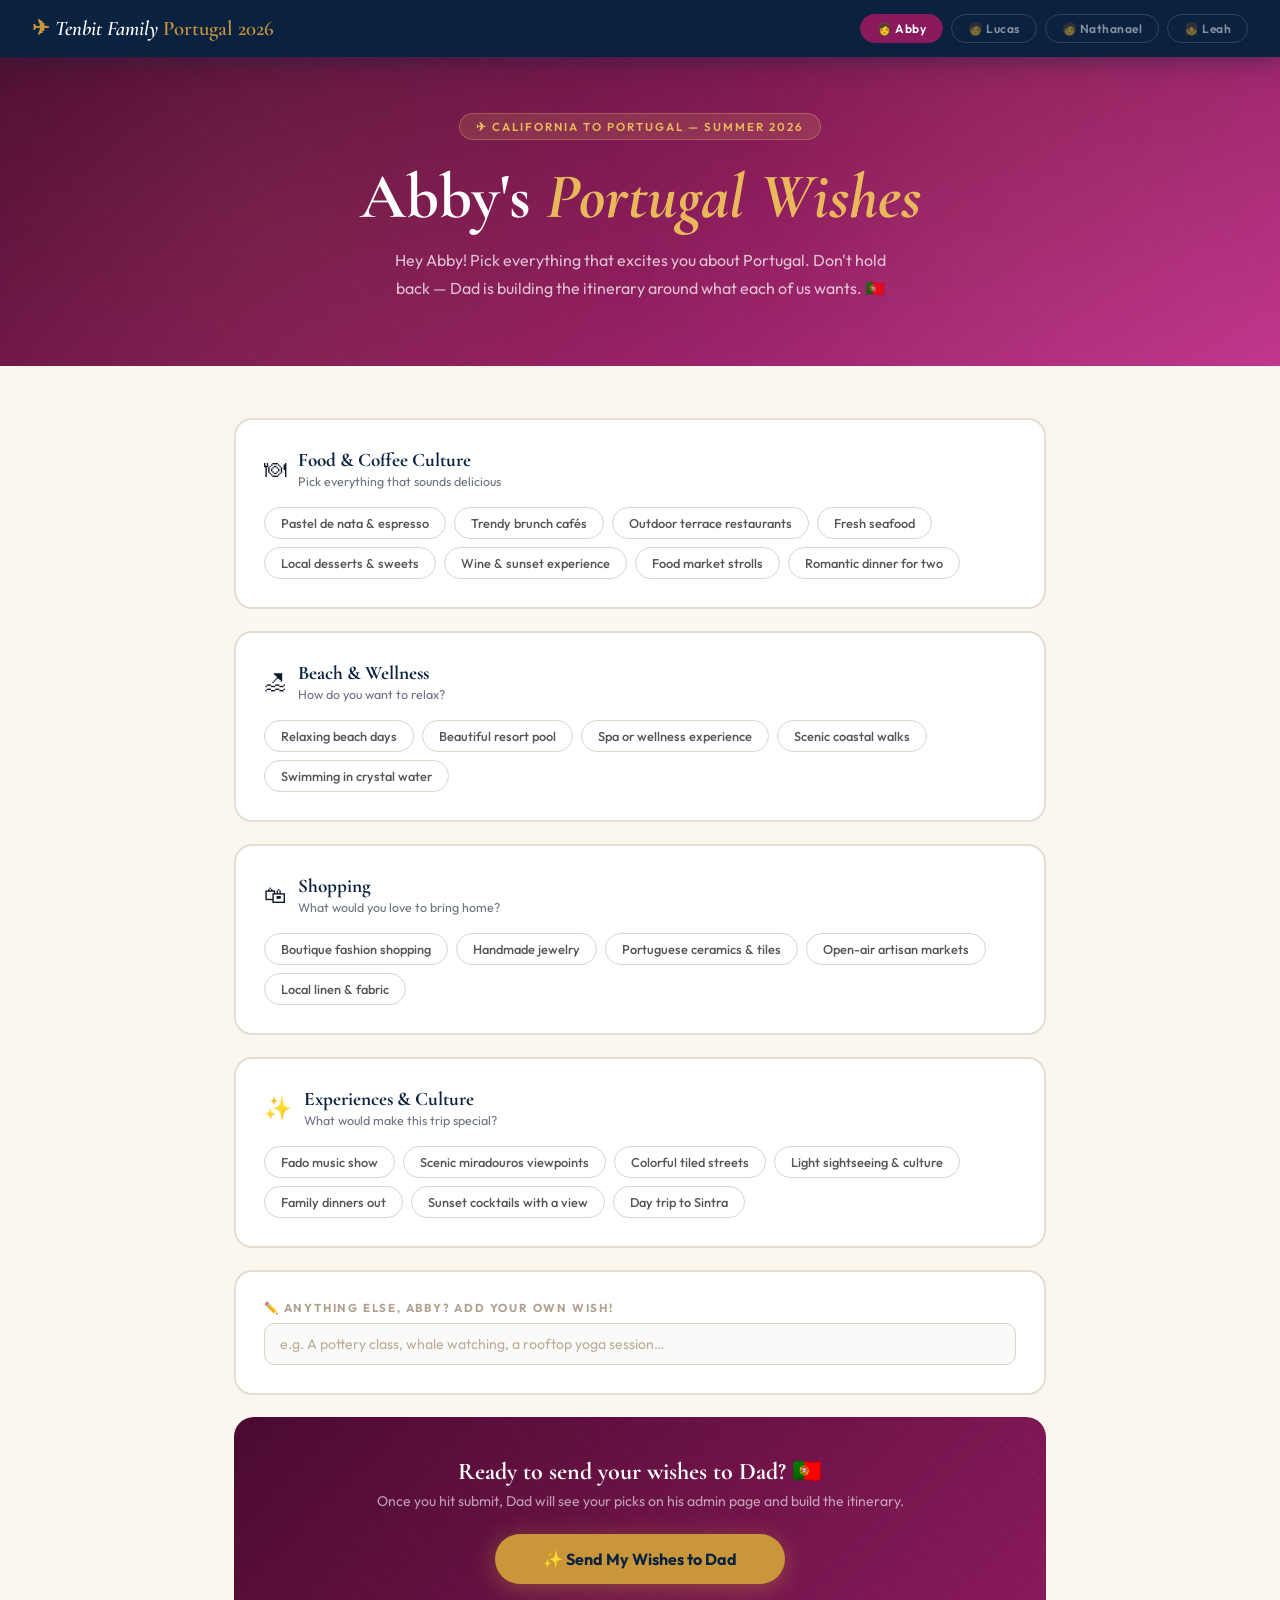
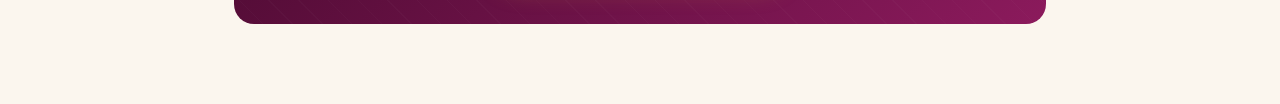
==== abby.html @ 10695927 "Add files via upload" ====
<!DOCTYPE html>
<html lang="en">
<head>
<meta charset="UTF-8">
<meta name="viewport" content="width=device-width, initial-scale=1.0">
<title>Abby's Portugal Wishes 🇵🇹</title>
<link href="https://fonts.googleapis.com/css2?family=Cormorant+Garamond:ital,wght@0,400;0,600;0,700;1,400;1,600&family=Outfit:wght@300;400;500;600;700&display=swap" rel="stylesheet">
<style>
* { margin:0; padding:0; box-sizing:border-box; }
:root {
  --navy:#0A2240; --blue:#1A4F8A; --gold:#C9963A; --gold-light:#E8B85A;
  --terracotta:#C05A2A; --cream:#FBF6EE; --sage:#6B9E78;
  --dark:#111827; --muted:#6B7280; --border:#E5DDD0;
  --abby:#8B1A5C; --abby-light:#C0358E;
}
body { font-family:'Outfit',sans-serif; background:var(--cream); color:var(--dark); min-height:100vh; }

nav {
  background:var(--navy); padding:14px 32px;
  display:flex; justify-content:space-between; align-items:center;
  position:sticky; top:0; z-index:200;
  box-shadow:0 2px 24px rgba(10,34,64,0.5);
}
.nav-logo { font-family:'Cormorant Garamond',serif; color:var(--gold); font-size:1.3rem; font-weight:600; }
.nav-logo span { color:white; font-style:italic; }
.nav-family { display:flex; gap:8px; }
.nav-pill { padding:6px 16px; border-radius:100px; font-size:0.75rem; font-weight:600; letter-spacing:0.5px; text-decoration:none; border:1.5px solid rgba(255,255,255,0.15); color:rgba(255,255,255,0.5); transition:all 0.2s; }
.nav-pill:hover { border-color:var(--gold); color:var(--gold); }
.nav-pill.me { background:var(--abby); border-color:var(--abby); color:white; }

.hero {
  background:linear-gradient(150deg,#4a0a30 0%,#8B1A5C 55%,#C0358E 100%);
  padding:56px 32px 64px; text-align:center; position:relative; overflow:hidden;
}
.hero::before {
  content:''; position:absolute; inset:0; pointer-events:none;
  background-image:
    radial-gradient(circle at 20% 50%,rgba(232,184,90,0.08) 0%,transparent 50%),
    radial-gradient(circle at 80% 20%,rgba(232,184,90,0.06) 0%,transparent 40%),
    repeating-linear-gradient(45deg,transparent,transparent 30px,rgba(255,255,255,0.015) 30px,rgba(255,255,255,0.015) 31px);
}
.hero-eyebrow {
  display:inline-flex; align-items:center; gap:8px;
  background:rgba(232,184,90,0.15); border:1px solid rgba(232,184,90,0.3);
  color:#E8B85A; padding:5px 16px; border-radius:100px;
  font-size:0.72rem; font-weight:600; letter-spacing:2px; text-transform:uppercase;
  margin-bottom:22px; position:relative;
}
.hero h1 { font-family:'Cormorant Garamond',serif; font-size:clamp(2.4rem,5vw,4rem); font-weight:700; color:white; line-height:1.1; margin-bottom:14px; position:relative; }
.hero h1 em { color:#E8B85A; font-style:italic; }
.hero-sub { color:rgba(255,255,255,0.72); font-size:1rem; max-width:500px; margin:0 auto; line-height:1.75; position:relative; }

.form-wrap { max-width:860px; margin:0 auto; padding:52px 24px 80px; }

.cat-section { background:white; border-radius:18px; border:2px solid var(--border); padding:28px; margin-bottom:22px; transition:border-color 0.2s; }
.cat-section:hover { border-color:#ddd0f0; }
.cat-header { display:flex; align-items:center; gap:12px; margin-bottom:18px; }
.cat-icon { font-size:1.4rem; }
.cat-title { font-family:'Cormorant Garamond',serif; font-size:1.2rem; font-weight:700; color:var(--navy); }
.cat-hint { font-size:0.78rem; color:var(--muted); margin-top:2px; }
.chips { display:flex; flex-wrap:wrap; gap:8px; }
.chip { padding:7px 16px; border-radius:100px; font-size:0.8rem; font-weight:500; cursor:pointer; border:1.5px solid #DDD5C8; background:transparent; color:#555; transition:all 0.18s; user-select:none; font-family:'Outfit',sans-serif; }
.chip:hover { border-color:var(--abby); color:var(--abby); background:rgba(139,26,92,0.05); }
.chip.on { background:var(--abby); border-color:var(--abby); color:white; }

.freetext-section { margin-top:20px; padding-top:18px; border-top:1px dashed #EDE8E0; }
.freetext-section label { font-size:0.72rem; font-weight:700; text-transform:uppercase; letter-spacing:1.8px; color:#B0A090; display:block; margin-bottom:8px; }
.freetext-section input {
  width:100%; padding:11px 15px; border:1.5px solid #DDD5C8; border-radius:10px;
  font-family:'Outfit',sans-serif; font-size:0.88rem; color:var(--dark);
  background:#FAFAF8; outline:none; transition:border-color 0.2s;
}
.freetext-section input:focus { border-color:var(--abby); background:white; }
.freetext-section input::placeholder { color:#BBAC99; }

.submit-bar { background:linear-gradient(135deg,#4a0a30,#8B1A5C); border-radius:20px; padding:40px; text-align:center; position:relative; overflow:hidden; }
.submit-bar::before { content:''; position:absolute; inset:0; background:repeating-linear-gradient(45deg,transparent,transparent 20px,rgba(255,255,255,0.02) 20px,rgba(255,255,255,0.02) 21px); }
.submit-bar h3 { font-family:'Cormorant Garamond',serif; font-size:1.5rem; color:white; margin-bottom:6px; position:relative; }
.submit-bar p { color:rgba(255,255,255,0.6); font-size:0.88rem; margin-bottom:24px; position:relative; }
.btn-submit { position:relative; background:var(--gold); color:var(--navy); border:none; padding:15px 48px; border-radius:100px; font-size:1rem; font-weight:700; font-family:'Outfit',sans-serif; cursor:pointer; transition:all 0.22s; box-shadow:0 4px 24px rgba(201,150,58,0.4); }
.btn-submit:hover { background:var(--gold-light); transform:translateY(-2px); }
.btn-submit:disabled { opacity:0.5; cursor:not-allowed; transform:none; }

.success-box { background:#F0FFF4; border:2px solid #6B9E78; border-radius:16px; padding:32px; text-align:center; display:none; }
.success-box h3 { font-family:'Cormorant Garamond',serif; font-size:1.6rem; color:#1a5c2a; margin-bottom:8px; }
.success-box p { color:#2d6a3f; font-size:0.92rem; }
.error-box { background:#FFF5F5; border:1px solid #FECACA; border-radius:14px; padding:20px; color:#991B1B; text-align:center; font-size:0.88rem; display:none; margin-top:16px; }

@media(max-width:640px){
  nav{padding:12px 16px;}
  .hero{padding:40px 18px 50px;}
  .form-wrap{padding:32px 16px 60px;}
  .nav-family{display:none;}
}
</style>
</head>
<body>

<nav>
  <div class="nav-logo">✈ <span>Tenbit Family</span> Portugal 2026</div>
  <div class="nav-family">
    <a href="abby.html" class="nav-pill me">👩 Abby</a>
    <a href="lucas.html" class="nav-pill">🧑 Lucas</a>
    <a href="nathanael.html" class="nav-pill">🧑 Nathanael</a>
    <a href="leah.html" class="nav-pill">👧 Leah</a>
  </div>
</nav>

<div class="hero">
  <div class="hero-eyebrow">✈ California to Portugal — Summer 2026</div>
  <h1>Abby's <em>Portugal Wishes</em></h1>
  <p class="hero-sub">Hey Abby! Pick everything that excites you about Portugal. Don't hold back — Dad is building the itinerary around what each of us wants. 🇵🇹</p>
</div>

<div class="form-wrap">

  <div class="cat-section">
    <div class="cat-header">
      <div class="cat-icon">🍽</div>
      <div><div class="cat-title">Food & Coffee Culture</div><div class="cat-hint">Pick everything that sounds delicious</div></div>
    </div>
    <div class="chips">
      <span class="chip" onclick="tog(this)">Pastel de nata & espresso</span>
      <span class="chip" onclick="tog(this)">Trendy brunch cafés</span>
      <span class="chip" onclick="tog(this)">Outdoor terrace restaurants</span>
      <span class="chip" onclick="tog(this)">Fresh seafood</span>
      <span class="chip" onclick="tog(this)">Local desserts & sweets</span>
      <span class="chip" onclick="tog(this)">Wine & sunset experience</span>
      <span class="chip" onclick="tog(this)">Food market strolls</span>
      <span class="chip" onclick="tog(this)">Romantic dinner for two</span>
    </div>
  </div>

  <div class="cat-section">
    <div class="cat-header">
      <div class="cat-icon">🏖</div>
      <div><div class="cat-title">Beach & Wellness</div><div class="cat-hint">How do you want to relax?</div></div>
    </div>
    <div class="chips">
      <span class="chip" onclick="tog(this)">Relaxing beach days</span>
      <span class="chip" onclick="tog(this)">Beautiful resort pool</span>
      <span class="chip" onclick="tog(this)">Spa or wellness experience</span>
      <span class="chip" onclick="tog(this)">Scenic coastal walks</span>
      <span class="chip" onclick="tog(this)">Swimming in crystal water</span>
    </div>
  </div>

  <div class="cat-section">
    <div class="cat-header">
      <div class="cat-icon">🛍</div>
      <div><div class="cat-title">Shopping</div><div class="cat-hint">What would you love to bring home?</div></div>
    </div>
    <div class="chips">
      <span class="chip" onclick="tog(this)">Boutique fashion shopping</span>
      <span class="chip" onclick="tog(this)">Handmade jewelry</span>
      <span class="chip" onclick="tog(this)">Portuguese ceramics & tiles</span>
      <span class="chip" onclick="tog(this)">Open-air artisan markets</span>
      <span class="chip" onclick="tog(this)">Local linen & fabric</span>
    </div>
  </div>

  <div class="cat-section">
    <div class="cat-header">
      <div class="cat-icon">✨</div>
      <div><div class="cat-title">Experiences & Culture</div><div class="cat-hint">What would make this trip special?</div></div>
    </div>
    <div class="chips">
      <span class="chip" onclick="tog(this)">Fado music show</span>
      <span class="chip" onclick="tog(this)">Scenic miradouros viewpoints</span>
      <span class="chip" onclick="tog(this)">Colorful tiled streets</span>
      <span class="chip" onclick="tog(this)">Light sightseeing & culture</span>
      <span class="chip" onclick="tog(this)">Family dinners out</span>
      <span class="chip" onclick="tog(this)">Sunset cocktails with a view</span>
      <span class="chip" onclick="tog(this)">Day trip to Sintra</span>
    </div>
  </div>

  <div class="cat-section">
    <div class="freetext-section" style="margin-top:0;padding-top:0;border-top:none;">
      <label>✏️ Anything else, Abby? Add your own wish!</label>
      <input type="text" id="extra-Abby" placeholder="e.g. A pottery class, whale watching, a rooftop yoga session…" />
    </div>
  </div>

  <div class="submit-bar">
    <h3>Ready to send your wishes to Dad? 🇵🇹</h3>
    <p>Once you hit submit, Dad will see your picks on his admin page and build the itinerary.</p>
    <button class="btn-submit" id="submitBtn" onclick="submitWishes()">✨ Send My Wishes to Dad</button>
  </div>

  <div class="success-box" id="successBox">
    <h3>🎉 Wishes sent, Abby!</h3>
    <p>Dad can now see everything you picked. Get excited — Portugal 2026 is happening! 🇵🇹</p>
  </div>
  <div class="error-box" id="errorBox"></div>

</div>

<script>
const SUPABASE_URL = 'https://hjfhhezebxlniuxstdzp.supabase.co';
const SUPABASE_KEY = 'eyJhbGciOiJIUzI1NiIsInR5cCI6IkpXVCJ9.eyJpc3MiOiJzdXBhYmFzZSIsInJlZiI6ImhqZmhoZXplYnhsbml1eHN0ZHpwIiwicm9sZSI6ImFub24iLCJpYXQiOjE3Nzg5NjU1MjgsImV4cCI6MjA5NDU0MTUyOH0.CjgOaKbk2OLiNF3qJIVwiCL_c7KvaaVzATNlqIC9aK0';

function tog(el){ el.classList.toggle('on'); }

async function submitWishes(){
  const chips = [...document.querySelectorAll('.chip.on')].map(c => c.textContent.trim());
  const extra = document.getElementById('extra-Abby').value.trim();

  if(chips.length === 0 && !extra){
    document.getElementById('errorBox').textContent = 'Please select at least one wish before submitting!';
    document.getElementById('errorBox').style.display = 'block';
    return;
  }

  document.getElementById('submitBtn').disabled = true;
  document.getElementById('submitBtn').textContent = 'Sending…';
  document.getElementById('errorBox').style.display = 'none';

  try {
    const res = await fetch(`${SUPABASE_URL}/rest/v1/wishes`, {
      method: 'POST',
      headers: {
        'Content-Type': 'application/json',
        'apikey': SUPABASE_KEY,
        'Authorization': `Bearer ${SUPABASE_KEY}`,
        'Prefer': 'resolution=merge-duplicates'
      },
      body: JSON.stringify({ person:'Abby', chips, extra, updated_at: new Date().toISOString() })
    });

    if(!res.ok){ const e = await res.text(); throw new Error(e); }

    document.querySelector('.submit-bar').style.display = 'none';
    document.getElementById('successBox').style.display = 'block';
    window.scrollTo({top: document.body.scrollHeight, behavior:'smooth'});
  } catch(err){
    document.getElementById('errorBox').textContent = 'Something went wrong: ' + err.message;
    document.getElementById('errorBox').style.display = 'block';
    document.getElementById('submitBtn').disabled = false;
    document.getElementById('submitBtn').textContent = '✨ Send My Wishes to Dad';
  }
}
</script>
</body>
</html>
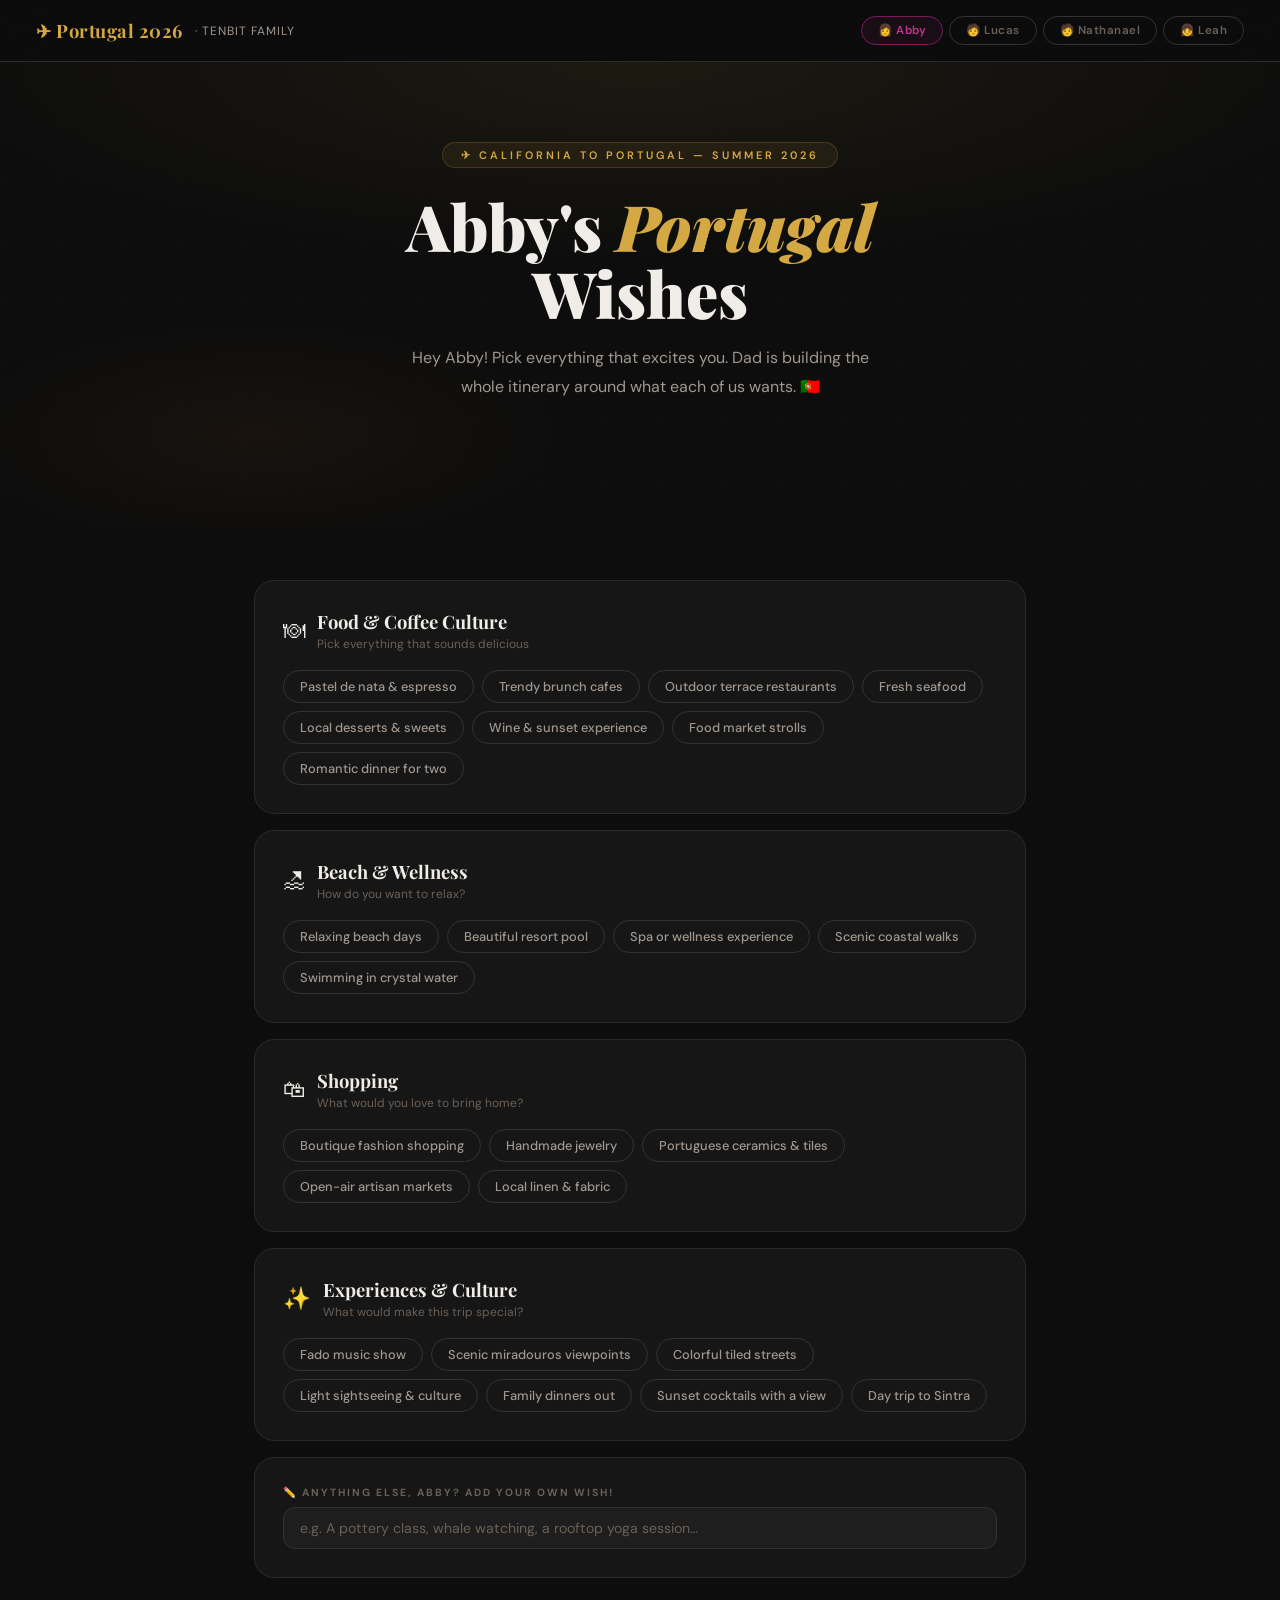
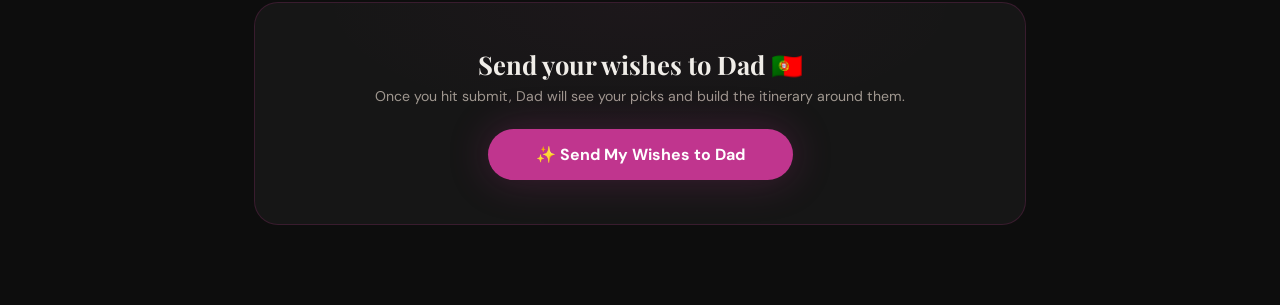
==== commit 93823909: "Add files via upload" ====
--- a/abby.html
+++ b/abby.html
@@ -3,125 +3,54 @@
 <head>
 <meta charset="UTF-8">
 <meta name="viewport" content="width=device-width, initial-scale=1.0">
-<title>Abby's Portugal Wishes 🇵🇹</title>
-<link href="https://fonts.googleapis.com/css2?family=Cormorant+Garamond:ital,wght@0,400;0,600;0,700;1,400;1,600&family=Outfit:wght@300;400;500;600;700&display=swap" rel="stylesheet">
+<title>Abby's Portugal Wishes</title>
+<link rel="stylesheet" href="shared.css">
 <style>
-* { margin:0; padding:0; box-sizing:border-box; }
-:root {
-  --navy:#0A2240; --blue:#1A4F8A; --gold:#C9963A; --gold-light:#E8B85A;
-  --terracotta:#C05A2A; --cream:#FBF6EE; --sage:#6B9E78;
-  --dark:#111827; --muted:#6B7280; --border:#E5DDD0;
-  --abby:#8B1A5C; --abby-light:#C0358E;
-}
-body { font-family:'Outfit',sans-serif; background:var(--cream); color:var(--dark); min-height:100vh; }
-
-nav {
-  background:var(--navy); padding:14px 32px;
-  display:flex; justify-content:space-between; align-items:center;
-  position:sticky; top:0; z-index:200;
-  box-shadow:0 2px 24px rgba(10,34,64,0.5);
-}
-.nav-logo { font-family:'Cormorant Garamond',serif; color:var(--gold); font-size:1.3rem; font-weight:600; }
-.nav-logo span { color:white; font-style:italic; }
-.nav-family { display:flex; gap:8px; }
-.nav-pill { padding:6px 16px; border-radius:100px; font-size:0.75rem; font-weight:600; letter-spacing:0.5px; text-decoration:none; border:1.5px solid rgba(255,255,255,0.15); color:rgba(255,255,255,0.5); transition:all 0.2s; }
-.nav-pill:hover { border-color:var(--gold); color:var(--gold); }
-.nav-pill.me { background:var(--abby); border-color:var(--abby); color:white; }
-
-.hero {
-  background:linear-gradient(150deg,#4a0a30 0%,#8B1A5C 55%,#C0358E 100%);
-  padding:56px 32px 64px; text-align:center; position:relative; overflow:hidden;
-}
-.hero::before {
-  content:''; position:absolute; inset:0; pointer-events:none;
-  background-image:
-    radial-gradient(circle at 20% 50%,rgba(232,184,90,0.08) 0%,transparent 50%),
-    radial-gradient(circle at 80% 20%,rgba(232,184,90,0.06) 0%,transparent 40%),
-    repeating-linear-gradient(45deg,transparent,transparent 30px,rgba(255,255,255,0.015) 30px,rgba(255,255,255,0.015) 31px);
-}
-.hero-eyebrow {
-  display:inline-flex; align-items:center; gap:8px;
-  background:rgba(232,184,90,0.15); border:1px solid rgba(232,184,90,0.3);
-  color:#E8B85A; padding:5px 16px; border-radius:100px;
-  font-size:0.72rem; font-weight:600; letter-spacing:2px; text-transform:uppercase;
-  margin-bottom:22px; position:relative;
-}
-.hero h1 { font-family:'Cormorant Garamond',serif; font-size:clamp(2.4rem,5vw,4rem); font-weight:700; color:white; line-height:1.1; margin-bottom:14px; position:relative; }
-.hero h1 em { color:#E8B85A; font-style:italic; }
-.hero-sub { color:rgba(255,255,255,0.72); font-size:1rem; max-width:500px; margin:0 auto; line-height:1.75; position:relative; }
-
-.form-wrap { max-width:860px; margin:0 auto; padding:52px 24px 80px; }
-
-.cat-section { background:white; border-radius:18px; border:2px solid var(--border); padding:28px; margin-bottom:22px; transition:border-color 0.2s; }
-.cat-section:hover { border-color:#ddd0f0; }
-.cat-header { display:flex; align-items:center; gap:12px; margin-bottom:18px; }
-.cat-icon { font-size:1.4rem; }
-.cat-title { font-family:'Cormorant Garamond',serif; font-size:1.2rem; font-weight:700; color:var(--navy); }
-.cat-hint { font-size:0.78rem; color:var(--muted); margin-top:2px; }
-.chips { display:flex; flex-wrap:wrap; gap:8px; }
-.chip { padding:7px 16px; border-radius:100px; font-size:0.8rem; font-weight:500; cursor:pointer; border:1.5px solid #DDD5C8; background:transparent; color:#555; transition:all 0.18s; user-select:none; font-family:'Outfit',sans-serif; }
-.chip:hover { border-color:var(--abby); color:var(--abby); background:rgba(139,26,92,0.05); }
-.chip.on { background:var(--abby); border-color:var(--abby); color:white; }
-
-.freetext-section { margin-top:20px; padding-top:18px; border-top:1px dashed #EDE8E0; }
-.freetext-section label { font-size:0.72rem; font-weight:700; text-transform:uppercase; letter-spacing:1.8px; color:#B0A090; display:block; margin-bottom:8px; }
-.freetext-section input {
-  width:100%; padding:11px 15px; border:1.5px solid #DDD5C8; border-radius:10px;
-  font-family:'Outfit',sans-serif; font-size:0.88rem; color:var(--dark);
-  background:#FAFAF8; outline:none; transition:border-color 0.2s;
-}
-.freetext-section input:focus { border-color:var(--abby); background:white; }
-.freetext-section input::placeholder { color:#BBAC99; }
-
-.submit-bar { background:linear-gradient(135deg,#4a0a30,#8B1A5C); border-radius:20px; padding:40px; text-align:center; position:relative; overflow:hidden; }
-.submit-bar::before { content:''; position:absolute; inset:0; background:repeating-linear-gradient(45deg,transparent,transparent 20px,rgba(255,255,255,0.02) 20px,rgba(255,255,255,0.02) 21px); }
-.submit-bar h3 { font-family:'Cormorant Garamond',serif; font-size:1.5rem; color:white; margin-bottom:6px; position:relative; }
-.submit-bar p { color:rgba(255,255,255,0.6); font-size:0.88rem; margin-bottom:24px; position:relative; }
-.btn-submit { position:relative; background:var(--gold); color:var(--navy); border:none; padding:15px 48px; border-radius:100px; font-size:1rem; font-weight:700; font-family:'Outfit',sans-serif; cursor:pointer; transition:all 0.22s; box-shadow:0 4px 24px rgba(201,150,58,0.4); }
-.btn-submit:hover { background:var(--gold-light); transform:translateY(-2px); }
-.btn-submit:disabled { opacity:0.5; cursor:not-allowed; transform:none; }
-
-.success-box { background:#F0FFF4; border:2px solid #6B9E78; border-radius:16px; padding:32px; text-align:center; display:none; }
-.success-box h3 { font-family:'Cormorant Garamond',serif; font-size:1.6rem; color:#1a5c2a; margin-bottom:8px; }
-.success-box p { color:#2d6a3f; font-size:0.92rem; }
-.error-box { background:#FFF5F5; border:1px solid #FECACA; border-radius:14px; padding:20px; color:#991B1B; text-align:center; font-size:0.88rem; display:none; margin-top:16px; }
-
-@media(max-width:640px){
-  nav{padding:12px 16px;}
-  .hero{padding:40px 18px 50px;}
-  .form-wrap{padding:32px 16px 60px;}
-  .nav-family{display:none;}
-}
+:root{--accent:#C0358E;--accent-dim:#7A1A5C;--accent-bg:rgba(192,53,142,0.08);}
+.chip:hover{border-color:var(--accent-dim);color:var(--accent);background:var(--accent-bg);}
+.chip.on{background:var(--accent-bg);border-color:var(--accent);color:var(--accent);}
+.field-input:focus{border-color:var(--accent-dim);}
+.nav-pill.me{background:var(--accent-bg);border-color:var(--accent-dim);color:var(--accent);}
+.form-wrap{max-width:820px;margin:0 auto;padding:52px 24px 80px;}
+.cat-card{background:var(--surface);border:1px solid var(--border);border-radius:20px;padding:28px;margin-bottom:16px;transition:border-color 0.2s;}
+.cat-card:hover{border-color:var(--border2);}
+.cat-header{display:flex;align-items:center;gap:12px;margin-bottom:18px;}
+.cat-icon{font-size:1.4rem;}
+.cat-title{font-family:'Playfair Display',serif;font-size:1.15rem;font-weight:700;color:var(--text);}
+.cat-hint{font-size:0.75rem;color:var(--text3);margin-top:2px;}
+.submit-bar{background:var(--surface);border:1px solid rgba(192,53,142,0.2);border-radius:24px;padding:44px;text-align:center;position:relative;overflow:hidden;margin-top:24px;}
+.submit-bar::before{content:'';position:absolute;inset:0;background:radial-gradient(ellipse 60% 80% at 50% 0%,rgba(192,53,142,0.04) 0%,transparent 70%);}
+.submit-bar h3{font-family:'Playfair Display',serif;font-size:1.6rem;color:var(--text);margin-bottom:6px;position:relative;}
+.submit-bar p{color:var(--text2);font-size:0.88rem;margin-bottom:24px;position:relative;}
+.btn-submit{background:var(--accent);color:white;border:none;padding:15px 48px;border-radius:100px;font-size:1rem;font-weight:700;font-family:'DM Sans',sans-serif;cursor:pointer;transition:all 0.22s;box-shadow:0 0 40px rgba(192,53,142,0.25);position:relative;}
+.btn-submit:hover{opacity:0.9;transform:translateY(-2px);}
+.btn-submit:disabled{opacity:0.4;cursor:not-allowed;transform:none;}
+@media(max-width:640px){.form-wrap{padding:32px 16px 60px;}}
 </style>
 </head>
 <body>
-
-<nav>
-  <div class="nav-logo">✈ <span>Tenbit Family</span> Portugal 2026</div>
-  <div class="nav-family">
+<nav class="nav">
+  <div class="nav-logo">✈ Portugal 2026 <span class="sub">· Tenbit Family</span></div>
+  <div class="nav-pills">
     <a href="abby.html" class="nav-pill me">👩 Abby</a>
     <a href="lucas.html" class="nav-pill">🧑 Lucas</a>
     <a href="nathanael.html" class="nav-pill">🧑 Nathanael</a>
     <a href="leah.html" class="nav-pill">👧 Leah</a>
   </div>
 </nav>
-
 <div class="hero">
+  <div class="hero-bg"></div>
+  <div class="hero-grid"></div>
   <div class="hero-eyebrow">✈ California to Portugal — Summer 2026</div>
-  <h1>Abby's <em>Portugal Wishes</em></h1>
-  <p class="hero-sub">Hey Abby! Pick everything that excites you about Portugal. Don't hold back — Dad is building the itinerary around what each of us wants. 🇵🇹</p>
+  <h1>Abby's <em>Portugal</em><br>Wishes</h1>
+  <p class="hero-sub">Hey Abby! Pick everything that excites you. Dad is building the whole itinerary around what each of us wants. 🇵🇹</p>
 </div>
-
 <div class="form-wrap">
-
-  <div class="cat-section">
-    <div class="cat-header">
-      <div class="cat-icon">🍽</div>
-      <div><div class="cat-title">Food & Coffee Culture</div><div class="cat-hint">Pick everything that sounds delicious</div></div>
-    </div>
+  <div class="cat-card">
+    <div class="cat-header"><div class="cat-icon">🍽</div><div><div class="cat-title">Food & Coffee Culture</div><div class="cat-hint">Pick everything that sounds delicious</div></div></div>
     <div class="chips">
       <span class="chip" onclick="tog(this)">Pastel de nata & espresso</span>
-      <span class="chip" onclick="tog(this)">Trendy brunch cafés</span>
+      <span class="chip" onclick="tog(this)">Trendy brunch cafes</span>
       <span class="chip" onclick="tog(this)">Outdoor terrace restaurants</span>
       <span class="chip" onclick="tog(this)">Fresh seafood</span>
       <span class="chip" onclick="tog(this)">Local desserts & sweets</span>
@@ -130,12 +59,8 @@
       <span class="chip" onclick="tog(this)">Romantic dinner for two</span>
     </div>
   </div>
-
-  <div class="cat-section">
-    <div class="cat-header">
-      <div class="cat-icon">🏖</div>
-      <div><div class="cat-title">Beach & Wellness</div><div class="cat-hint">How do you want to relax?</div></div>
-    </div>
+  <div class="cat-card">
+    <div class="cat-header"><div class="cat-icon">🏖</div><div><div class="cat-title">Beach & Wellness</div><div class="cat-hint">How do you want to relax?</div></div></div>
     <div class="chips">
       <span class="chip" onclick="tog(this)">Relaxing beach days</span>
       <span class="chip" onclick="tog(this)">Beautiful resort pool</span>
@@ -144,12 +69,8 @@
       <span class="chip" onclick="tog(this)">Swimming in crystal water</span>
     </div>
   </div>
-
-  <div class="cat-section">
-    <div class="cat-header">
-      <div class="cat-icon">🛍</div>
-      <div><div class="cat-title">Shopping</div><div class="cat-hint">What would you love to bring home?</div></div>
-    </div>
+  <div class="cat-card">
+    <div class="cat-header"><div class="cat-icon">🛍</div><div><div class="cat-title">Shopping</div><div class="cat-hint">What would you love to bring home?</div></div></div>
     <div class="chips">
       <span class="chip" onclick="tog(this)">Boutique fashion shopping</span>
       <span class="chip" onclick="tog(this)">Handmade jewelry</span>
@@ -158,12 +79,8 @@
       <span class="chip" onclick="tog(this)">Local linen & fabric</span>
     </div>
   </div>
-
-  <div class="cat-section">
-    <div class="cat-header">
-      <div class="cat-icon">✨</div>
-      <div><div class="cat-title">Experiences & Culture</div><div class="cat-hint">What would make this trip special?</div></div>
-    </div>
+  <div class="cat-card">
+    <div class="cat-header"><div class="cat-icon">✨</div><div><div class="cat-title">Experiences & Culture</div><div class="cat-hint">What would make this trip special?</div></div></div>
     <div class="chips">
       <span class="chip" onclick="tog(this)">Fado music show</span>
       <span class="chip" onclick="tog(this)">Scenic miradouros viewpoints</span>
@@ -174,70 +91,43 @@
       <span class="chip" onclick="tog(this)">Day trip to Sintra</span>
     </div>
   </div>
-
-  <div class="cat-section">
-    <div class="freetext-section" style="margin-top:0;padding-top:0;border-top:none;">
-      <label>✏️ Anything else, Abby? Add your own wish!</label>
-      <input type="text" id="extra-Abby" placeholder="e.g. A pottery class, whale watching, a rooftop yoga session…" />
-    </div>
+  <div class="cat-card">
+    <label class="field-label">✏️ Anything else, Abby? Add your own wish!</label>
+    <input type="text" id="extra-Abby" class="field-input" placeholder="e.g. A pottery class, whale watching, a rooftop yoga session…" />
   </div>
-
   <div class="submit-bar">
-    <h3>Ready to send your wishes to Dad? 🇵🇹</h3>
-    <p>Once you hit submit, Dad will see your picks on his admin page and build the itinerary.</p>
+    <h3>Send your wishes to Dad 🇵🇹</h3>
+    <p>Once you hit submit, Dad will see your picks and build the itinerary around them.</p>
     <button class="btn-submit" id="submitBtn" onclick="submitWishes()">✨ Send My Wishes to Dad</button>
   </div>
-
-  <div class="success-box" id="successBox">
+  <div class="success-box" id="successBox" style="margin-top:20px;">
     <h3>🎉 Wishes sent, Abby!</h3>
     <p>Dad can now see everything you picked. Get excited — Portugal 2026 is happening! 🇵🇹</p>
   </div>
-  <div class="error-box" id="errorBox"></div>
-
+  <div class="error-box" id="errorBox" style="margin-top:16px;"></div>
 </div>
-
 <script>
-const SUPABASE_URL = 'https://hjfhhezebxlniuxstdzp.supabase.co';
-const SUPABASE_KEY = 'eyJhbGciOiJIUzI1NiIsInR5cCI6IkpXVCJ9.eyJpc3MiOiJzdXBhYmFzZSIsInJlZiI6ImhqZmhoZXplYnhsbml1eHN0ZHpwIiwicm9sZSI6ImFub24iLCJpYXQiOjE3Nzg5NjU1MjgsImV4cCI6MjA5NDU0MTUyOH0.CjgOaKbk2OLiNF3qJIVwiCL_c7KvaaVzATNlqIC9aK0';
-
-function tog(el){ el.classList.toggle('on'); }
-
+const SUPABASE_URL='https://hjfhhezebxlniuxstdzp.supabase.co';
+const SUPABASE_KEY='eyJhbGciOiJIUzI1NiIsInR5cCI6IkpXVCJ9.eyJpc3MiOiJzdXBhYmFzZSIsInJlZiI6ImhqZmhoZXplYnhsbml1eHN0ZHpwIiwicm9sZSI6ImFub24iLCJpYXQiOjE3Nzg5NjU1MjgsImV4cCI6MjA5NDU0MTUyOH0.CjgOaKbk2OLiNF3qJIVwiCL_c7KvaaVzATNlqIC9aK0';
+function tog(el){el.classList.toggle('on');}
 async function submitWishes(){
-  const chips = [...document.querySelectorAll('.chip.on')].map(c => c.textContent.trim());
-  const extra = document.getElementById('extra-Abby').value.trim();
-
-  if(chips.length === 0 && !extra){
-    document.getElementById('errorBox').textContent = 'Please select at least one wish before submitting!';
-    document.getElementById('errorBox').style.display = 'block';
-    return;
-  }
-
-  document.getElementById('submitBtn').disabled = true;
-  document.getElementById('submitBtn').textContent = 'Sending…';
-  document.getElementById('errorBox').style.display = 'none';
-
-  try {
-    const res = await fetch(`${SUPABASE_URL}/rest/v1/wishes`, {
-      method: 'POST',
-      headers: {
-        'Content-Type': 'application/json',
-        'apikey': SUPABASE_KEY,
-        'Authorization': `Bearer ${SUPABASE_KEY}`,
-        'Prefer': 'resolution=merge-duplicates'
-      },
-      body: JSON.stringify({ person:'Abby', chips, extra, updated_at: new Date().toISOString() })
-    });
-
-    if(!res.ok){ const e = await res.text(); throw new Error(e); }
-
-    document.querySelector('.submit-bar').style.display = 'none';
-    document.getElementById('successBox').style.display = 'block';
-    window.scrollTo({top: document.body.scrollHeight, behavior:'smooth'});
-  } catch(err){
-    document.getElementById('errorBox').textContent = 'Something went wrong: ' + err.message;
-    document.getElementById('errorBox').style.display = 'block';
-    document.getElementById('submitBtn').disabled = false;
-    document.getElementById('submitBtn').textContent = '✨ Send My Wishes to Dad';
+  const chips=[...document.querySelectorAll('.chip.on')].map(c=>c.textContent.trim());
+  const extra=document.getElementById('extra-Abby').value.trim();
+  if(chips.length===0&&!extra){document.getElementById('errorBox').textContent='Please select at least one wish!';document.getElementById('errorBox').style.display='block';return;}
+  document.getElementById('submitBtn').disabled=true;
+  document.getElementById('submitBtn').textContent='Sending…';
+  document.getElementById('errorBox').style.display='none';
+  try{
+    const res=await fetch(`${SUPABASE_URL}/rest/v1/wishes`,{method:'POST',headers:{'Content-Type':'application/json','apikey':SUPABASE_KEY,'Authorization':`Bearer ${SUPABASE_KEY}`,'Prefer':'resolution=merge-duplicates'},body:JSON.stringify({person:'Abby',chips,extra,updated_at:new Date().toISOString()})});
+    if(!res.ok){const e=await res.text();throw new Error(e);}
+    document.querySelector('.submit-bar').style.display='none';
+    document.getElementById('successBox').style.display='block';
+    window.scrollTo({top:document.body.scrollHeight,behavior:'smooth'});
+  }catch(err){
+    document.getElementById('errorBox').textContent='Something went wrong: '+err.message;
+    document.getElementById('errorBox').style.display='block';
+    document.getElementById('submitBtn').disabled=false;
+    document.getElementById('submitBtn').textContent='✨ Send My Wishes to Dad';
   }
 }
 </script>
--- a/shared.css
+++ b/shared.css
@@ -0,0 +1,166 @@
+/* SHARED STYLES — Portugal Trip 2026 Dark Theme */
+@import url('https://fonts.googleapis.com/css2?family=Playfair+Display:ital,wght@0,400;0,600;0,700;0,900;1,400;1,700&family=DM+Sans:wght@300;400;500;600;700&display=swap');
+
+*{margin:0;padding:0;box-sizing:border-box;}
+:root{
+  --bg:#0D0D0D;
+  --surface:#161616;
+  --surface2:#1E1E1E;
+  --surface3:#242424;
+  --border:#2A2A2A;
+  --border2:#333;
+  --gold:#D4A843;
+  --gold-light:#E8C06A;
+  --gold-dim:#8A6820;
+  --amber:#E07B2A;
+  --cream:#F5EDD8;
+  --text:#F0EDE8;
+  --text2:#A09890;
+  --text3:#6A6058;
+  --green:#4A9E6A;
+  --green-bg:rgba(74,158,106,0.12);
+  --red:#E05050;
+}
+body{font-family:'DM Sans',sans-serif;background:var(--bg);color:var(--text);min-height:100vh;-webkit-font-smoothing:antialiased;}
+
+/* NAV */
+.nav{
+  background:rgba(13,13,13,0.92);
+  backdrop-filter:blur(20px);
+  -webkit-backdrop-filter:blur(20px);
+  border-bottom:1px solid var(--border);
+  padding:16px 36px;
+  display:flex;justify-content:space-between;align-items:center;
+  position:sticky;top:0;z-index:200;
+}
+.nav-logo{font-family:'Playfair Display',serif;color:var(--gold);font-size:1.15rem;font-weight:700;letter-spacing:0.5px;display:flex;align-items:center;gap:8px;}
+.nav-logo .sub{color:var(--text2);font-size:0.75rem;font-family:'DM Sans',sans-serif;font-weight:400;letter-spacing:1px;text-transform:uppercase;margin-left:4px;}
+.nav-pills{display:flex;gap:6px;}
+.nav-pill{padding:6px 16px;border-radius:100px;font-size:0.72rem;font-weight:600;letter-spacing:0.5px;text-decoration:none;border:1px solid var(--border2);color:var(--text3);transition:all 0.2s;font-family:'DM Sans',sans-serif;}
+.nav-pill:hover{border-color:var(--gold-dim);color:var(--gold);}
+.nav-pill.me{background:rgba(212,168,67,0.12);border-color:var(--gold-dim);color:var(--gold);}
+.nav-badge{background:rgba(212,168,67,0.1);border:1px solid var(--gold-dim);color:var(--gold);padding:5px 14px;border-radius:100px;font-size:0.72rem;font-weight:600;letter-spacing:1px;}
+
+/* HERO */
+.hero{
+  position:relative;overflow:hidden;
+  padding:80px 36px 90px;text-align:center;
+  background:var(--bg);
+}
+.hero-bg{
+  position:absolute;inset:0;
+  background:radial-gradient(ellipse 80% 60% at 50% 0%,rgba(212,168,67,0.08) 0%,transparent 70%),
+             radial-gradient(ellipse 40% 40% at 20% 80%,rgba(224,123,42,0.05) 0%,transparent 60%);
+}
+.hero-grid{
+  position:absolute;inset:0;opacity:0.04;
+  background-image:linear-gradient(var(--border2) 1px,transparent 1px),linear-gradient(90deg,var(--border2) 1px,transparent 1px);
+  background-size:60px 60px;
+}
+.hero-eyebrow{
+  display:inline-flex;align-items:center;gap:8px;
+  background:rgba(212,168,67,0.08);border:1px solid rgba(212,168,67,0.2);
+  color:var(--gold);padding:5px 18px;border-radius:100px;
+  font-size:0.68rem;font-weight:600;letter-spacing:3px;text-transform:uppercase;
+  margin-bottom:24px;position:relative;
+}
+.hero h1{font-family:'Playfair Display',serif;font-size:clamp(2.4rem,5vw,4.5rem);font-weight:900;color:var(--text);line-height:1.05;margin-bottom:18px;position:relative;}
+.hero h1 em{color:var(--gold);font-style:italic;}
+.hero-sub{color:var(--text2);font-size:1rem;max-width:500px;margin:0 auto 36px;line-height:1.8;position:relative;}
+.hero-chips{display:flex;gap:10px;justify-content:center;flex-wrap:wrap;position:relative;}
+.hero-chip{background:var(--surface2);border:1px solid var(--border2);color:var(--text2);padding:8px 18px;border-radius:8px;font-size:0.8rem;display:flex;align-items:center;gap:7px;}
+
+/* CARDS */
+.card{background:var(--surface);border:1px solid var(--border);border-radius:20px;overflow:hidden;transition:border-color 0.2s,box-shadow 0.2s;}
+.card:hover{border-color:var(--border2);box-shadow:0 8px 40px rgba(0,0,0,0.4);}
+
+/* CHIPS */
+.chip{padding:7px 16px;border-radius:100px;font-size:0.8rem;font-weight:500;cursor:pointer;border:1px solid var(--border2);background:transparent;color:var(--text2);transition:all 0.18s;user-select:none;font-family:'DM Sans',sans-serif;}
+.chip:hover{border-color:var(--gold-dim);color:var(--gold);background:rgba(212,168,67,0.06);}
+.chip.on{background:rgba(212,168,67,0.15);border-color:var(--gold);color:var(--gold);}
+.chips{display:flex;flex-wrap:wrap;gap:8px;}
+
+/* INPUTS */
+.field-label{font-size:0.65rem;font-weight:700;text-transform:uppercase;letter-spacing:2px;color:var(--text3);display:block;margin-bottom:8px;}
+.field-input{width:100%;padding:11px 16px;border:1px solid var(--border2);border-radius:12px;font-family:'DM Sans',sans-serif;font-size:0.88rem;color:var(--text);background:var(--surface2);outline:none;transition:border-color 0.2s;}
+.field-input:focus{border-color:var(--gold-dim);background:var(--surface3);}
+.field-input::placeholder{color:var(--text3);}
+.field-select{width:100%;padding:11px 16px;border:1px solid var(--border2);border-radius:12px;font-family:'DM Sans',sans-serif;font-size:0.85rem;color:var(--text);background:var(--surface2);outline:none;transition:border-color 0.2s;-webkit-appearance:none;cursor:pointer;}
+.field-select:focus{border-color:var(--gold-dim);}
+
+/* BUTTONS */
+.btn-primary{background:var(--gold);color:#0D0D0D;border:none;padding:16px 52px;border-radius:100px;font-size:1rem;font-weight:700;font-family:'DM Sans',sans-serif;cursor:pointer;transition:all 0.22s;box-shadow:0 0 40px rgba(212,168,67,0.25);}
+.btn-primary:hover{background:var(--gold-light);transform:translateY(-2px);box-shadow:0 0 60px rgba(212,168,67,0.4);}
+.btn-primary:disabled{opacity:0.4;cursor:not-allowed;transform:none;box-shadow:none;}
+.btn-ghost{display:inline-flex;align-items:center;gap:8px;background:var(--surface2);border:1px solid var(--border2);color:var(--text2);padding:9px 20px;border-radius:100px;font-size:0.8rem;font-weight:600;font-family:'DM Sans',sans-serif;cursor:pointer;transition:all 0.2s;text-decoration:none;}
+.btn-ghost:hover{border-color:var(--gold-dim);color:var(--gold);}
+.btn-action-pdf{background:var(--gold);color:#0D0D0D;border:none;padding:11px 28px;border-radius:100px;font-size:0.85rem;font-weight:700;font-family:'DM Sans',sans-serif;cursor:pointer;transition:all 0.2s;display:inline-flex;align-items:center;gap:6px;}
+.btn-action-pdf:hover{background:var(--gold-light);transform:translateY(-1px);}
+.btn-action-share{background:var(--surface2);border:1px solid var(--gold-dim);color:var(--gold);padding:11px 28px;border-radius:100px;font-size:0.85rem;font-weight:700;font-family:'DM Sans',sans-serif;cursor:pointer;transition:all 0.2s;display:inline-flex;align-items:center;gap:6px;text-decoration:none;}
+.btn-action-share:hover{background:rgba(212,168,67,0.1);transform:translateY(-1px);}
+
+/* SUCCESS / ERROR */
+.success-box{background:var(--green-bg);border:1px solid rgba(74,158,106,0.3);border-radius:20px;padding:40px;text-align:center;display:none;}
+.success-box h3{font-family:'Playfair Display',serif;font-size:1.8rem;color:var(--green);margin-bottom:10px;}
+.success-box p{color:var(--text2);font-size:0.92rem;line-height:1.7;}
+.error-box{background:rgba(224,80,80,0.08);border:1px solid rgba(224,80,80,0.25);border-radius:16px;padding:24px;color:#F09090;text-align:center;font-size:0.9rem;line-height:1.7;display:none;}
+
+/* ALLERGY */
+.allergy-note{display:inline-flex;align-items:center;gap:4px;background:rgba(212,168,67,0.12);border:1px solid rgba(212,168,67,0.3);color:var(--gold);padding:3px 10px;border-radius:6px;font-size:0.72rem;font-weight:600;}
+.allergy-banner{background:rgba(212,168,67,0.06);border:1px solid rgba(212,168,67,0.2);border-radius:14px;padding:16px 22px;display:flex;align-items:center;gap:14px;margin:0 24px 0;}
+.allergy-banner .icon{font-size:1.5rem;flex-shrink:0;}
+.allergy-banner strong{color:var(--gold);font-size:0.9rem;display:block;margin-bottom:2px;}
+.allergy-banner span{color:var(--text2);font-size:0.82rem;}
+
+/* DAY CARDS */
+.day-block{background:var(--surface);border:1px solid var(--border);border-radius:16px;margin-bottom:12px;overflow:hidden;transition:border-color 0.2s;}
+.day-block:hover{border-color:var(--border2);}
+.day-header{padding:18px 24px;display:flex;align-items:center;gap:14px;cursor:pointer;transition:background 0.15s;}
+.day-header:hover{background:var(--surface2);}
+.day-num{width:44px;height:44px;border-radius:12px;background:rgba(212,168,67,0.1);border:1px solid var(--gold-dim);color:var(--gold);font-family:'Playfair Display',serif;font-size:1.1rem;font-weight:700;display:flex;align-items:center;justify-content:center;flex-shrink:0;}
+.day-meta{flex:1;}
+.day-title{font-family:'Playfair Display',serif;font-size:1.15rem;font-weight:700;color:var(--text);line-height:1.3;}
+.day-tags{display:flex;gap:6px;flex-wrap:wrap;margin-top:6px;}
+.day-tag{font-size:0.65rem;padding:2px 9px;border-radius:100px;font-weight:600;}
+.tag-city{background:rgba(100,120,255,0.12);color:#8090FF;}
+.tag-beach{background:rgba(30,160,200,0.12);color:#50C0E0;}
+.tag-food{background:rgba(212,168,67,0.12);color:var(--gold);}
+.tag-sport{background:rgba(74,158,106,0.12);color:#6ABE88;}
+.tag-travel{background:rgba(200,80,160,0.12);color:#E090C8;}
+.tag-photo{background:rgba(220,80,80,0.12);color:#F08888;}
+.day-chevron{color:var(--text3);font-size:0.85rem;transition:transform 0.25s;flex-shrink:0;}
+.day-header.open .day-chevron{transform:rotate(180deg);}
+.day-content{max-height:0;overflow:hidden;transition:max-height 0.45s ease;}
+.day-content.open{max-height:2000px;}
+.day-content-inner{border-top:1px solid var(--border);padding:20px 24px 24px;}
+.day-text{font-size:0.9rem;line-height:1.9;color:var(--text2);display:block;word-break:break-word;}
+.day-text strong{color:var(--text);}
+.time-lbl{display:inline-block;background:rgba(212,168,67,0.1);border:1px solid rgba(212,168,67,0.2);color:var(--gold);font-size:0.67rem;font-weight:700;padding:3px 10px;border-radius:5px;letter-spacing:0.5px;margin:8px 0 4px;}
+
+/* LOADING */
+.loading-wrap{display:flex;flex-direction:column;align-items:center;justify-content:center;padding:70px 40px;text-align:center;}
+.spinner{width:48px;height:48px;border:3px solid var(--border2);border-top-color:var(--gold);border-radius:50%;animation:spin 0.85s linear infinite;margin-bottom:24px;}
+@keyframes spin{to{transform:rotate(360deg);}}
+.loading-wrap h3{font-family:'Playfair Display',serif;font-size:1.5rem;color:var(--text);margin-bottom:8px;}
+.loading-wrap p{color:var(--text2);font-size:0.88rem;max-width:380px;line-height:1.7;}
+.loading-steps{margin-top:20px;display:flex;flex-direction:column;gap:10px;text-align:left;}
+.loading-step{font-size:0.82rem;color:var(--text3);display:flex;align-items:center;gap:10px;opacity:0;animation:fadeUp 0.5s ease forwards;}
+.dot-ind{width:7px;height:7px;border-radius:50%;background:var(--border2);flex-shrink:0;transition:background 0.3s;}
+@keyframes fadeUp{from{opacity:0;transform:translateY(6px)}to{opacity:1;transform:translateY(0)}}
+
+/* AI REC BOX */
+.ai-rec-box{background:var(--surface);border:1px solid rgba(212,168,67,0.2);border-radius:16px;padding:24px 28px;margin-bottom:20px;}
+.ai-rec-box .rec-label{font-size:0.65rem;font-weight:700;text-transform:uppercase;letter-spacing:2px;color:var(--gold);margin-bottom:10px;display:flex;align-items:center;gap:6px;}
+.ai-rec-box p{font-size:0.92rem;line-height:1.85;color:var(--text2);}
+
+/* ITIN SUMMARY BAR */
+.itin-summary{background:var(--surface);border:1px solid var(--border);border-radius:14px;padding:16px 24px;display:flex;gap:28px;flex-wrap:wrap;margin-bottom:20px;}
+.isum{display:flex;flex-direction:column;gap:2px;flex-shrink:0;}
+.isum .l{font-size:0.62rem;text-transform:uppercase;letter-spacing:1.5px;color:var(--text3);font-weight:700;}
+.isum .v{font-size:0.9rem;font-weight:600;color:var(--text);}
+
+@media(max-width:640px){
+  .nav{padding:12px 18px;}
+  .hero{padding:50px 20px 60px;}
+  .nav-pills{display:none;}
+}
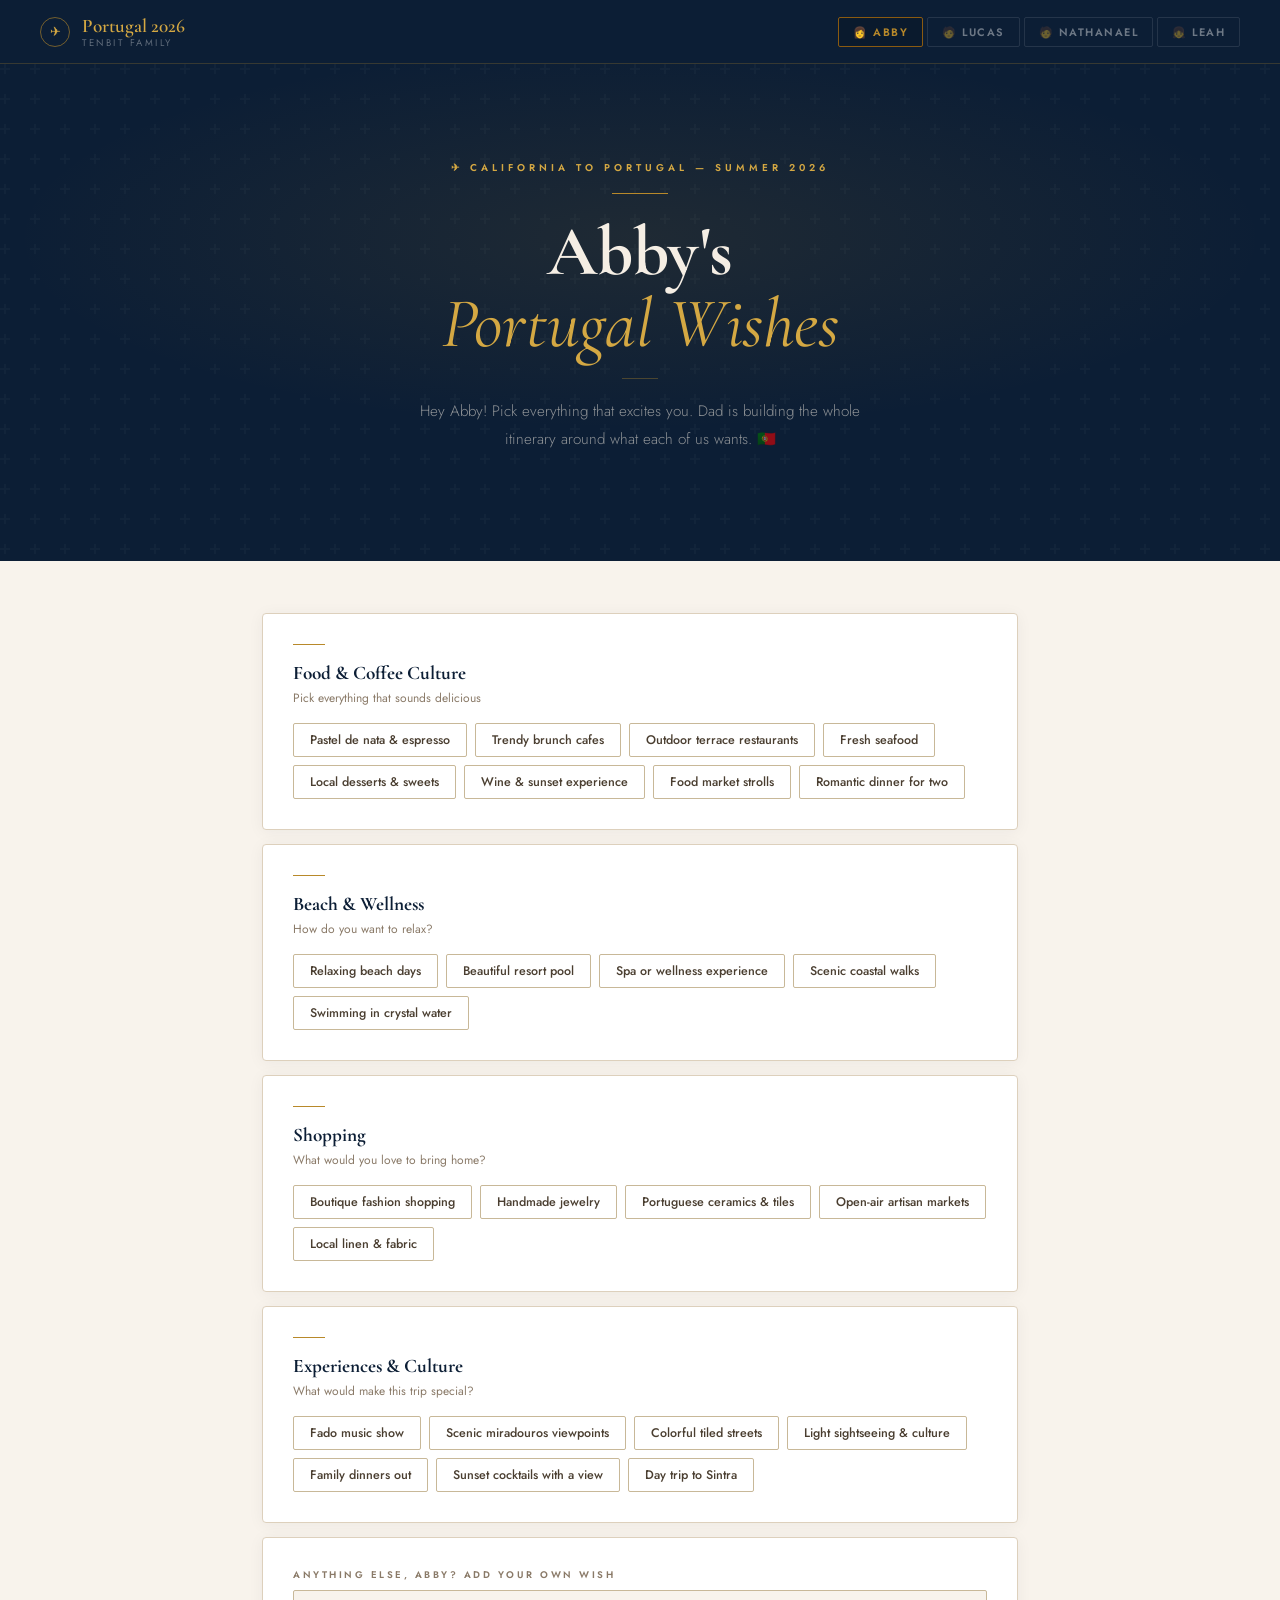
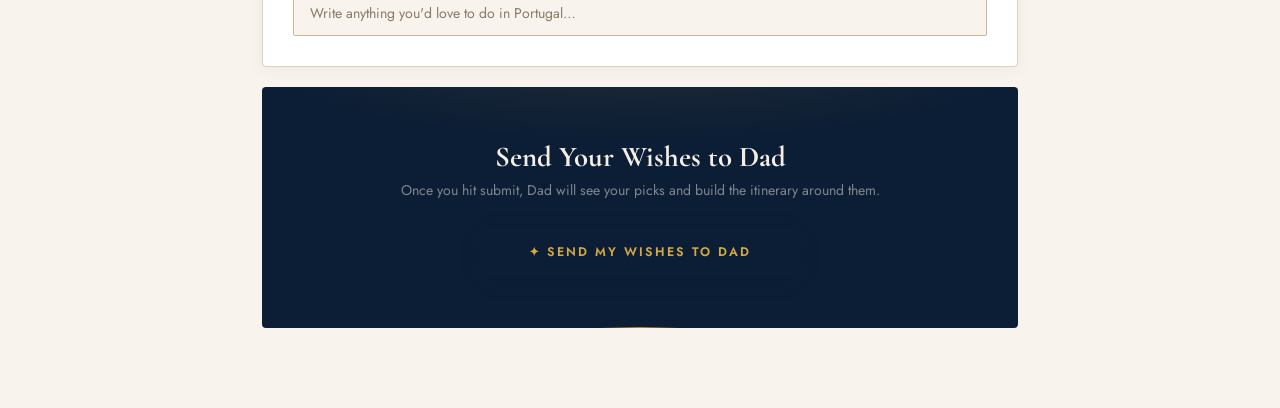
==== commit f1a88b9b: "Add files via upload" ====
--- a/abby.html
+++ b/abby.html
@@ -6,31 +6,31 @@
 <title>Abby's Portugal Wishes</title>
 <link rel="stylesheet" href="shared.css">
 <style>
-:root{--accent:#C0358E;--accent-dim:#7A1A5C;--accent-bg:rgba(192,53,142,0.08);}
-.chip:hover{border-color:var(--accent-dim);color:var(--accent);background:var(--accent-bg);}
-.chip.on{background:var(--accent-bg);border-color:var(--accent);color:var(--accent);}
-.field-input:focus{border-color:var(--accent-dim);}
-.nav-pill.me{background:var(--accent-bg);border-color:var(--accent-dim);color:var(--accent);}
-.form-wrap{max-width:820px;margin:0 auto;padding:52px 24px 80px;}
-.cat-card{background:var(--surface);border:1px solid var(--border);border-radius:20px;padding:28px;margin-bottom:16px;transition:border-color 0.2s;}
-.cat-card:hover{border-color:var(--border2);}
-.cat-header{display:flex;align-items:center;gap:12px;margin-bottom:18px;}
-.cat-icon{font-size:1.4rem;}
-.cat-title{font-family:'Playfair Display',serif;font-size:1.15rem;font-weight:700;color:var(--text);}
-.cat-hint{font-size:0.75rem;color:var(--text3);margin-top:2px;}
-.submit-bar{background:var(--surface);border:1px solid rgba(192,53,142,0.2);border-radius:24px;padding:44px;text-align:center;position:relative;overflow:hidden;margin-top:24px;}
-.submit-bar::before{content:'';position:absolute;inset:0;background:radial-gradient(ellipse 60% 80% at 50% 0%,rgba(192,53,142,0.04) 0%,transparent 70%);}
-.submit-bar h3{font-family:'Playfair Display',serif;font-size:1.6rem;color:var(--text);margin-bottom:6px;position:relative;}
-.submit-bar p{color:var(--text2);font-size:0.88rem;margin-bottom:24px;position:relative;}
-.btn-submit{background:var(--accent);color:white;border:none;padding:15px 48px;border-radius:100px;font-size:1rem;font-weight:700;font-family:'DM Sans',sans-serif;cursor:pointer;transition:all 0.22s;box-shadow:0 0 40px rgba(192,53,142,0.25);position:relative;}
-.btn-submit:hover{opacity:0.9;transform:translateY(-2px);}
-.btn-submit:disabled{opacity:0.4;cursor:not-allowed;transform:none;}
-@media(max-width:640px){.form-wrap{padding:32px 16px 60px;}}
+.chip:hover{border-color:#8A5A10;color:#8A5A10;background:rgba(0,0,0,0.03);}
+.chip.on{background:var(--navy);border-color:var(--navy);color:var(--gold2);}
+.nav-pill.me{background:rgba(0,0,0,0.15);border-color:#8A5A10;color:#B8892A;}
+.btn-submit{background:var(--navy);color:var(--gold2);border:none;padding:15px 48px;border-radius:2px;font-size:0.78rem;font-weight:600;letter-spacing:2px;text-transform:uppercase;font-family:'Jost',sans-serif;cursor:pointer;transition:all 0.22s;box-shadow:0 4px 20px rgba(12,30,53,0.2);}
+.btn-submit:hover{background:var(--navy2);transform:translateY(-2px);}
+.btn-submit:disabled{opacity:0.35;cursor:not-allowed;transform:none;}
+.form-wrap{max-width:820px;margin:0 auto;padding:52px 32px 80px;}
+.cat-card{background:var(--white);border:1px solid var(--border);border-radius:4px;padding:30px;margin-bottom:14px;box-shadow:var(--shadow2);}
+.cat-rule{width:32px;height:1px;background:var(--gold);margin-bottom:16px;}
+.cat-title{font-family:'Cormorant Garamond',serif;font-size:1.2rem;font-weight:700;color:var(--navy);margin-bottom:4px;}
+.cat-hint{font-size:0.75rem;color:var(--text3);margin-bottom:16px;}
+.submit-bar{background:var(--navy);border-radius:4px;padding:52px 48px;text-align:center;position:relative;overflow:hidden;margin-top:20px;}
+.submit-bar::before{content:'';position:absolute;inset:0;background:radial-gradient(ellipse 80% 60% at 50% -20%,rgba(184,137,42,0.13) 0%,transparent 70%);}
+.submit-bar::after{content:'';position:absolute;bottom:0;left:50%;transform:translateX(-50%);width:80px;height:1px;background:linear-gradient(90deg,transparent,var(--gold),transparent);}
+.submit-bar h3{font-family:'Cormorant Garamond',serif;font-size:1.8rem;color:#F5EEE4;margin-bottom:6px;position:relative;}
+.submit-bar p{color:rgba(245,238,228,0.5);font-size:0.88rem;margin-bottom:28px;position:relative;}
+@media(max-width:640px){.form-wrap{padding:32px 18px 60px;}.submit-bar{padding:36px 24px;}}
 </style>
 </head>
 <body>
 <nav class="nav">
-  <div class="nav-logo">✈ Portugal 2026 <span class="sub">· Tenbit Family</span></div>
+  <div class="nav-logo">
+    <div class="nav-logo-mark">✈</div>
+    <div><div class="nav-logo-text">Portugal 2026</div><span class="nav-logo-sub">Tenbit Family</span></div>
+  </div>
   <div class="nav-pills">
     <a href="abby.html" class="nav-pill me">👩 Abby</a>
     <a href="lucas.html" class="nav-pill">🧑 Lucas</a>
@@ -39,69 +39,51 @@
   </div>
 </nav>
 <div class="hero">
-  <div class="hero-bg"></div>
-  <div class="hero-grid"></div>
+  <div class="hero-texture"></div>
+  <div class="hero-glow"></div>
   <div class="hero-eyebrow">✈ California to Portugal — Summer 2026</div>
-  <h1>Abby's <em>Portugal</em><br>Wishes</h1>
+  <div class="hero-rule"></div>
+  <h1>Abby's<br><em>Portugal Wishes</em></h1>
+  <div class="hero-rule2"></div>
   <p class="hero-sub">Hey Abby! Pick everything that excites you. Dad is building the whole itinerary around what each of us wants. 🇵🇹</p>
 </div>
 <div class="form-wrap">
+
   <div class="cat-card">
-    <div class="cat-header"><div class="cat-icon">🍽</div><div><div class="cat-title">Food & Coffee Culture</div><div class="cat-hint">Pick everything that sounds delicious</div></div></div>
+    <div class="cat-rule"></div><div class="cat-title">Food & Coffee Culture</div><div class="cat-hint">Pick everything that sounds delicious</div>
     <div class="chips">
-      <span class="chip" onclick="tog(this)">Pastel de nata & espresso</span>
-      <span class="chip" onclick="tog(this)">Trendy brunch cafes</span>
-      <span class="chip" onclick="tog(this)">Outdoor terrace restaurants</span>
-      <span class="chip" onclick="tog(this)">Fresh seafood</span>
-      <span class="chip" onclick="tog(this)">Local desserts & sweets</span>
-      <span class="chip" onclick="tog(this)">Wine & sunset experience</span>
-      <span class="chip" onclick="tog(this)">Food market strolls</span>
-      <span class="chip" onclick="tog(this)">Romantic dinner for two</span>
+      <span class="chip" onclick="tog(this)">Pastel de nata & espresso</span><span class="chip" onclick="tog(this)">Trendy brunch cafes</span><span class="chip" onclick="tog(this)">Outdoor terrace restaurants</span><span class="chip" onclick="tog(this)">Fresh seafood</span><span class="chip" onclick="tog(this)">Local desserts & sweets</span><span class="chip" onclick="tog(this)">Wine & sunset experience</span><span class="chip" onclick="tog(this)">Food market strolls</span><span class="chip" onclick="tog(this)">Romantic dinner for two</span>
     </div>
   </div>
   <div class="cat-card">
-    <div class="cat-header"><div class="cat-icon">🏖</div><div><div class="cat-title">Beach & Wellness</div><div class="cat-hint">How do you want to relax?</div></div></div>
+    <div class="cat-rule"></div><div class="cat-title">Beach & Wellness</div><div class="cat-hint">How do you want to relax?</div>
     <div class="chips">
-      <span class="chip" onclick="tog(this)">Relaxing beach days</span>
-      <span class="chip" onclick="tog(this)">Beautiful resort pool</span>
-      <span class="chip" onclick="tog(this)">Spa or wellness experience</span>
-      <span class="chip" onclick="tog(this)">Scenic coastal walks</span>
-      <span class="chip" onclick="tog(this)">Swimming in crystal water</span>
+      <span class="chip" onclick="tog(this)">Relaxing beach days</span><span class="chip" onclick="tog(this)">Beautiful resort pool</span><span class="chip" onclick="tog(this)">Spa or wellness experience</span><span class="chip" onclick="tog(this)">Scenic coastal walks</span><span class="chip" onclick="tog(this)">Swimming in crystal water</span>
     </div>
   </div>
   <div class="cat-card">
-    <div class="cat-header"><div class="cat-icon">🛍</div><div><div class="cat-title">Shopping</div><div class="cat-hint">What would you love to bring home?</div></div></div>
+    <div class="cat-rule"></div><div class="cat-title">Shopping</div><div class="cat-hint">What would you love to bring home?</div>
     <div class="chips">
-      <span class="chip" onclick="tog(this)">Boutique fashion shopping</span>
-      <span class="chip" onclick="tog(this)">Handmade jewelry</span>
-      <span class="chip" onclick="tog(this)">Portuguese ceramics & tiles</span>
-      <span class="chip" onclick="tog(this)">Open-air artisan markets</span>
-      <span class="chip" onclick="tog(this)">Local linen & fabric</span>
+      <span class="chip" onclick="tog(this)">Boutique fashion shopping</span><span class="chip" onclick="tog(this)">Handmade jewelry</span><span class="chip" onclick="tog(this)">Portuguese ceramics & tiles</span><span class="chip" onclick="tog(this)">Open-air artisan markets</span><span class="chip" onclick="tog(this)">Local linen & fabric</span>
     </div>
   </div>
   <div class="cat-card">
-    <div class="cat-header"><div class="cat-icon">✨</div><div><div class="cat-title">Experiences & Culture</div><div class="cat-hint">What would make this trip special?</div></div></div>
+    <div class="cat-rule"></div><div class="cat-title">Experiences & Culture</div><div class="cat-hint">What would make this trip special?</div>
     <div class="chips">
-      <span class="chip" onclick="tog(this)">Fado music show</span>
-      <span class="chip" onclick="tog(this)">Scenic miradouros viewpoints</span>
-      <span class="chip" onclick="tog(this)">Colorful tiled streets</span>
-      <span class="chip" onclick="tog(this)">Light sightseeing & culture</span>
-      <span class="chip" onclick="tog(this)">Family dinners out</span>
-      <span class="chip" onclick="tog(this)">Sunset cocktails with a view</span>
-      <span class="chip" onclick="tog(this)">Day trip to Sintra</span>
+      <span class="chip" onclick="tog(this)">Fado music show</span><span class="chip" onclick="tog(this)">Scenic miradouros viewpoints</span><span class="chip" onclick="tog(this)">Colorful tiled streets</span><span class="chip" onclick="tog(this)">Light sightseeing & culture</span><span class="chip" onclick="tog(this)">Family dinners out</span><span class="chip" onclick="tog(this)">Sunset cocktails with a view</span><span class="chip" onclick="tog(this)">Day trip to Sintra</span>
     </div>
   </div>
   <div class="cat-card">
-    <label class="field-label">✏️ Anything else, Abby? Add your own wish!</label>
-    <input type="text" id="extra-Abby" class="field-input" placeholder="e.g. A pottery class, whale watching, a rooftop yoga session…" />
+    <label class="field-label">Anything else, Abby? Add your own wish</label>
+    <input type="text" id="extra-Abby" class="field-input" placeholder="Write anything you'd love to do in Portugal…" />
   </div>
   <div class="submit-bar">
-    <h3>Send your wishes to Dad 🇵🇹</h3>
+    <h3>Send Your Wishes to Dad</h3>
     <p>Once you hit submit, Dad will see your picks and build the itinerary around them.</p>
-    <button class="btn-submit" id="submitBtn" onclick="submitWishes()">✨ Send My Wishes to Dad</button>
+    <button class="btn-submit" id="submitBtn" onclick="submitWishes()">✦ Send My Wishes to Dad</button>
   </div>
   <div class="success-box" id="successBox" style="margin-top:20px;">
-    <h3>🎉 Wishes sent, Abby!</h3>
+    <h3>Wishes sent, Abby!</h3>
     <p>Dad can now see everything you picked. Get excited — Portugal 2026 is happening! 🇵🇹</p>
   </div>
   <div class="error-box" id="errorBox" style="margin-top:16px;"></div>
@@ -118,7 +100,7 @@
   document.getElementById('submitBtn').textContent='Sending…';
   document.getElementById('errorBox').style.display='none';
   try{
-    const res=await fetch(`${SUPABASE_URL}/rest/v1/wishes`,{method:'POST',headers:{'Content-Type':'application/json','apikey':SUPABASE_KEY,'Authorization':`Bearer ${SUPABASE_KEY}`,'Prefer':'resolution=merge-duplicates'},body:JSON.stringify({person:'Abby',chips,extra,updated_at:new Date().toISOString()})});
+    const res=await fetch(SUPABASE_URL+'/rest/v1/wishes',{method:'POST',headers:{'Content-Type':'application/json','apikey':SUPABASE_KEY,'Authorization':'Bearer '+SUPABASE_KEY,'Prefer':'resolution=merge-duplicates'},body:JSON.stringify({person:'Abby',chips,extra,updated_at:new Date().toISOString()})});
     if(!res.ok){const e=await res.text();throw new Error(e);}
     document.querySelector('.submit-bar').style.display='none';
     document.getElementById('successBox').style.display='block';
@@ -127,7 +109,7 @@
     document.getElementById('errorBox').textContent='Something went wrong: '+err.message;
     document.getElementById('errorBox').style.display='block';
     document.getElementById('submitBtn').disabled=false;
-    document.getElementById('submitBtn').textContent='✨ Send My Wishes to Dad';
+    document.getElementById('submitBtn').textContent='✦ Send My Wishes to Dad';
   }
 }
 </script>
--- a/shared.css
+++ b/shared.css
@@ -1,166 +1,187 @@
-/* SHARED STYLES — Portugal Trip 2026 Dark Theme */
-@import url('https://fonts.googleapis.com/css2?family=Playfair+Display:ital,wght@0,400;0,600;0,700;0,900;1,400;1,700&family=DM+Sans:wght@300;400;500;600;700&display=swap');
+/* SHARED STYLES — Portugal 2026 — Luxury Travel Magazine */
+@import url('https://fonts.googleapis.com/css2?family=Cormorant+Garamond:ital,wght@0,400;0,500;0,600;0,700;1,400;1,600;1,700&family=Jost:wght@300;400;500;600;700&display=swap');
 
 *{margin:0;padding:0;box-sizing:border-box;}
 :root{
-  --bg:#0D0D0D;
-  --surface:#161616;
-  --surface2:#1E1E1E;
-  --surface3:#242424;
-  --border:#2A2A2A;
-  --border2:#333;
-  --gold:#D4A843;
-  --gold-light:#E8C06A;
-  --gold-dim:#8A6820;
-  --amber:#E07B2A;
-  --cream:#F5EDD8;
-  --text:#F0EDE8;
-  --text2:#A09890;
-  --text3:#6A6058;
-  --green:#4A9E6A;
-  --green-bg:rgba(74,158,106,0.12);
-  --red:#E05050;
+  --bg:#F8F3EC;
+  --bg2:#F2EBE0;
+  --white:#FFFFFF;
+  --navy:#0C1E35;
+  --navy2:#142840;
+  --blue:#1A3A5C;
+  --gold:#B8892A;
+  --gold2:#D4A843;
+  --gold-light:#E8C878;
+  --gold-pale:#FDF5E8;
+  --terracotta:#B85030;
+  --sage:#5A8A68;
+  --text:#1A1208;
+  --text2:#4A3E30;
+  --text3:#8A7A68;
+  --border:#DDD0BC;
+  --border2:#C8B898;
+  --shadow:0 4px 32px rgba(12,30,53,0.08);
+  --shadow2:0 2px 16px rgba(12,30,53,0.05);
 }
-body{font-family:'DM Sans',sans-serif;background:var(--bg);color:var(--text);min-height:100vh;-webkit-font-smoothing:antialiased;}
+body{font-family:'Jost',sans-serif;background:var(--bg);color:var(--text);min-height:100vh;-webkit-font-smoothing:antialiased;}
 
 /* NAV */
-.nav{
-  background:rgba(13,13,13,0.92);
-  backdrop-filter:blur(20px);
-  -webkit-backdrop-filter:blur(20px);
-  border-bottom:1px solid var(--border);
-  padding:16px 36px;
-  display:flex;justify-content:space-between;align-items:center;
-  position:sticky;top:0;z-index:200;
-}
-.nav-logo{font-family:'Playfair Display',serif;color:var(--gold);font-size:1.15rem;font-weight:700;letter-spacing:0.5px;display:flex;align-items:center;gap:8px;}
-.nav-logo .sub{color:var(--text2);font-size:0.75rem;font-family:'DM Sans',sans-serif;font-weight:400;letter-spacing:1px;text-transform:uppercase;margin-left:4px;}
-.nav-pills{display:flex;gap:6px;}
-.nav-pill{padding:6px 16px;border-radius:100px;font-size:0.72rem;font-weight:600;letter-spacing:0.5px;text-decoration:none;border:1px solid var(--border2);color:var(--text3);transition:all 0.2s;font-family:'DM Sans',sans-serif;}
-.nav-pill:hover{border-color:var(--gold-dim);color:var(--gold);}
-.nav-pill.me{background:rgba(212,168,67,0.12);border-color:var(--gold-dim);color:var(--gold);}
-.nav-badge{background:rgba(212,168,67,0.1);border:1px solid var(--gold-dim);color:var(--gold);padding:5px 14px;border-radius:100px;font-size:0.72rem;font-weight:600;letter-spacing:1px;}
+.nav{background:var(--navy);border-bottom:1px solid rgba(184,137,42,0.25);padding:0 40px;display:flex;justify-content:space-between;align-items:center;position:sticky;top:0;z-index:300;height:64px;}
+.nav-logo{display:flex;align-items:center;gap:12px;}
+.nav-logo-mark{width:30px;height:30px;border:1px solid rgba(184,137,42,0.6);border-radius:50%;display:flex;align-items:center;justify-content:center;font-size:0.8rem;color:var(--gold2);}
+.nav-logo-text{font-family:'Cormorant Garamond',serif;color:var(--gold2);font-size:1.2rem;font-weight:600;}
+.nav-logo-sub{color:rgba(255,255,255,0.35);font-size:0.6rem;font-weight:400;letter-spacing:2.5px;text-transform:uppercase;display:block;margin-top:-2px;}
+.nav-pills{display:flex;gap:4px;}
+.nav-pill{padding:6px 14px;border-radius:2px;font-size:0.68rem;font-weight:600;letter-spacing:1.5px;text-transform:uppercase;text-decoration:none;border:1px solid rgba(255,255,255,0.1);color:rgba(255,255,255,0.4);transition:all 0.2s;font-family:'Jost',sans-serif;}
+.nav-pill:hover{border-color:rgba(184,137,42,0.5);color:var(--gold2);}
+.nav-pill.me{background:rgba(184,137,42,0.12);border-color:rgba(184,137,42,0.4);color:var(--gold2);}
+.nav-badge{font-size:0.62rem;font-weight:600;letter-spacing:2px;text-transform:uppercase;color:var(--gold2);border:1px solid rgba(184,137,42,0.35);padding:5px 14px;border-radius:2px;}
 
 /* HERO */
-.hero{
-  position:relative;overflow:hidden;
-  padding:80px 36px 90px;text-align:center;
-  background:var(--bg);
-}
-.hero-bg{
-  position:absolute;inset:0;
-  background:radial-gradient(ellipse 80% 60% at 50% 0%,rgba(212,168,67,0.08) 0%,transparent 70%),
-             radial-gradient(ellipse 40% 40% at 20% 80%,rgba(224,123,42,0.05) 0%,transparent 60%);
-}
-.hero-grid{
-  position:absolute;inset:0;opacity:0.04;
-  background-image:linear-gradient(var(--border2) 1px,transparent 1px),linear-gradient(90deg,var(--border2) 1px,transparent 1px);
-  background-size:60px 60px;
-}
-.hero-eyebrow{
-  display:inline-flex;align-items:center;gap:8px;
-  background:rgba(212,168,67,0.08);border:1px solid rgba(212,168,67,0.2);
-  color:var(--gold);padding:5px 18px;border-radius:100px;
-  font-size:0.68rem;font-weight:600;letter-spacing:3px;text-transform:uppercase;
-  margin-bottom:24px;position:relative;
-}
-.hero h1{font-family:'Playfair Display',serif;font-size:clamp(2.4rem,5vw,4.5rem);font-weight:900;color:var(--text);line-height:1.05;margin-bottom:18px;position:relative;}
-.hero h1 em{color:var(--gold);font-style:italic;}
-.hero-sub{color:var(--text2);font-size:1rem;max-width:500px;margin:0 auto 36px;line-height:1.8;position:relative;}
-.hero-chips{display:flex;gap:10px;justify-content:center;flex-wrap:wrap;position:relative;}
-.hero-chip{background:var(--surface2);border:1px solid var(--border2);color:var(--text2);padding:8px 18px;border-radius:8px;font-size:0.8rem;display:flex;align-items:center;gap:7px;}
+.hero{background:var(--navy);position:relative;overflow:hidden;padding:96px 40px 108px;text-align:center;}
+.hero-texture{position:absolute;inset:0;opacity:0.025;background-image:url("data:image/svg+xml,%3Csvg width='60' height='60' viewBox='0 0 60 60' xmlns='http://www.w3.org/2000/svg'%3E%3Cg fill='%23ffffff'%3E%3Cpath d='M36 34v-4h-2v4h-4v2h4v4h2v-4h4v-2h-4zm0-30V0h-2v4h-4v2h4v4h2V6h4V4h-4zM6 34v-4H4v4H0v2h4v4h2v-4h4v-2H6zM6 4V0H4v4H0v2h4v4h2V6h4V4H6z'/%3E%3C/g%3E%3C/svg%3E");}
+.hero-glow{position:absolute;inset:0;background:radial-gradient(ellipse 70% 55% at 50% 35%,rgba(184,137,42,0.11) 0%,transparent 70%);}
+.hero-eyebrow{font-size:0.62rem;font-weight:600;letter-spacing:4px;text-transform:uppercase;color:var(--gold2);margin-bottom:18px;position:relative;}
+.hero-rule{width:56px;height:1px;background:var(--gold);margin:0 auto 22px;position:relative;}
+.hero h1{font-family:'Cormorant Garamond',serif;font-size:clamp(2.8rem,5.5vw,5rem);font-weight:700;color:#F5EEE4;line-height:1.02;margin-bottom:14px;position:relative;letter-spacing:-0.3px;}
+.hero h1 em{color:var(--gold2);font-style:italic;font-weight:400;}
+.hero-rule2{width:36px;height:1px;background:rgba(184,137,42,0.35);margin:18px auto;position:relative;}
+.hero-sub{color:rgba(245,238,228,0.55);font-size:0.95rem;max-width:440px;margin:0 auto;line-height:1.85;position:relative;font-weight:300;}
 
-/* CARDS */
-.card{background:var(--surface);border:1px solid var(--border);border-radius:20px;overflow:hidden;transition:border-color 0.2s,box-shadow 0.2s;}
-.card:hover{border-color:var(--border2);box-shadow:0 8px 40px rgba(0,0,0,0.4);}
+/* SECTION HEADERS */
+.section-eyebrow{font-size:0.6rem;font-weight:600;letter-spacing:4px;text-transform:uppercase;color:var(--gold);margin-bottom:8px;display:flex;align-items:center;gap:12px;}
+.section-eyebrow::after{content:'';flex:1;height:1px;background:var(--border);}
+.section-title{font-family:'Cormorant Garamond',serif;font-size:2rem;font-weight:700;color:var(--navy);margin-bottom:6px;line-height:1.1;}
+.section-hint{color:var(--text3);font-size:0.87rem;margin-bottom:24px;line-height:1.7;}
 
 /* CHIPS */
-.chip{padding:7px 16px;border-radius:100px;font-size:0.8rem;font-weight:500;cursor:pointer;border:1px solid var(--border2);background:transparent;color:var(--text2);transition:all 0.18s;user-select:none;font-family:'DM Sans',sans-serif;}
-.chip:hover{border-color:var(--gold-dim);color:var(--gold);background:rgba(212,168,67,0.06);}
-.chip.on{background:rgba(212,168,67,0.15);border-color:var(--gold);color:var(--gold);}
 .chips{display:flex;flex-wrap:wrap;gap:8px;}
+.chip{padding:7px 16px;border-radius:2px;font-size:0.78rem;font-weight:500;cursor:pointer;border:1px solid var(--border2);background:transparent;color:var(--text2);transition:all 0.18s;user-select:none;font-family:'Jost',sans-serif;}
+.chip:hover{border-color:var(--gold);color:var(--gold);background:var(--gold-pale);}
+.chip.on{background:var(--navy);border-color:var(--navy);color:var(--gold2);}
 
 /* INPUTS */
-.field-label{font-size:0.65rem;font-weight:700;text-transform:uppercase;letter-spacing:2px;color:var(--text3);display:block;margin-bottom:8px;}
-.field-input{width:100%;padding:11px 16px;border:1px solid var(--border2);border-radius:12px;font-family:'DM Sans',sans-serif;font-size:0.88rem;color:var(--text);background:var(--surface2);outline:none;transition:border-color 0.2s;}
-.field-input:focus{border-color:var(--gold-dim);background:var(--surface3);}
+.field-label{font-size:0.6rem;font-weight:600;letter-spacing:2.5px;text-transform:uppercase;color:var(--text3);display:block;margin-bottom:8px;}
+.field-input{width:100%;padding:12px 16px;border:1px solid var(--border2);border-radius:2px;font-family:'Jost',sans-serif;font-size:0.88rem;color:var(--text);background:var(--bg);outline:none;transition:all 0.2s;}
+.field-input:focus{border-color:var(--gold);background:var(--white);box-shadow:0 0 0 3px rgba(184,137,42,0.08);}
 .field-input::placeholder{color:var(--text3);}
-.field-select{width:100%;padding:11px 16px;border:1px solid var(--border2);border-radius:12px;font-family:'DM Sans',sans-serif;font-size:0.85rem;color:var(--text);background:var(--surface2);outline:none;transition:border-color 0.2s;-webkit-appearance:none;cursor:pointer;}
-.field-select:focus{border-color:var(--gold-dim);}
+.field-select{width:100%;padding:12px 16px;border:1px solid var(--border2);border-radius:2px;font-family:'Jost',sans-serif;font-size:0.84rem;color:var(--text);background:var(--white);outline:none;transition:all 0.2s;-webkit-appearance:none;cursor:pointer;}
+.field-select:focus{border-color:var(--gold);}
 
 /* BUTTONS */
-.btn-primary{background:var(--gold);color:#0D0D0D;border:none;padding:16px 52px;border-radius:100px;font-size:1rem;font-weight:700;font-family:'DM Sans',sans-serif;cursor:pointer;transition:all 0.22s;box-shadow:0 0 40px rgba(212,168,67,0.25);}
-.btn-primary:hover{background:var(--gold-light);transform:translateY(-2px);box-shadow:0 0 60px rgba(212,168,67,0.4);}
-.btn-primary:disabled{opacity:0.4;cursor:not-allowed;transform:none;box-shadow:none;}
-.btn-ghost{display:inline-flex;align-items:center;gap:8px;background:var(--surface2);border:1px solid var(--border2);color:var(--text2);padding:9px 20px;border-radius:100px;font-size:0.8rem;font-weight:600;font-family:'DM Sans',sans-serif;cursor:pointer;transition:all 0.2s;text-decoration:none;}
-.btn-ghost:hover{border-color:var(--gold-dim);color:var(--gold);}
-.btn-action-pdf{background:var(--gold);color:#0D0D0D;border:none;padding:11px 28px;border-radius:100px;font-size:0.85rem;font-weight:700;font-family:'DM Sans',sans-serif;cursor:pointer;transition:all 0.2s;display:inline-flex;align-items:center;gap:6px;}
-.btn-action-pdf:hover{background:var(--gold-light);transform:translateY(-1px);}
-.btn-action-share{background:var(--surface2);border:1px solid var(--gold-dim);color:var(--gold);padding:11px 28px;border-radius:100px;font-size:0.85rem;font-weight:700;font-family:'DM Sans',sans-serif;cursor:pointer;transition:all 0.2s;display:inline-flex;align-items:center;gap:6px;text-decoration:none;}
-.btn-action-share:hover{background:rgba(212,168,67,0.1);transform:translateY(-1px);}
+.btn-primary{background:var(--navy);color:var(--gold2);border:none;padding:16px 52px;border-radius:2px;font-size:0.78rem;font-weight:600;letter-spacing:2.5px;text-transform:uppercase;font-family:'Jost',sans-serif;cursor:pointer;transition:all 0.25s;box-shadow:0 4px 24px rgba(12,30,53,0.2);}
+.btn-primary:hover{background:var(--navy2);transform:translateY(-2px);box-shadow:0 8px 32px rgba(12,30,53,0.28);}
+.btn-primary:disabled{opacity:0.35;cursor:not-allowed;transform:none;box-shadow:none;}
+.btn-ghost{display:inline-flex;align-items:center;gap:8px;background:transparent;border:1px solid var(--border2);color:var(--text2);padding:9px 20px;border-radius:2px;font-size:0.68rem;font-weight:600;letter-spacing:1.5px;text-transform:uppercase;font-family:'Jost',sans-serif;cursor:pointer;transition:all 0.2s;text-decoration:none;}
+.btn-ghost:hover{border-color:var(--navy);color:var(--navy);}
+.btn-action-pdf{background:var(--navy);color:var(--gold2);border:none;padding:11px 24px;border-radius:2px;font-size:0.68rem;font-weight:600;letter-spacing:1.5px;text-transform:uppercase;font-family:'Jost',sans-serif;cursor:pointer;transition:all 0.2s;display:inline-flex;align-items:center;gap:8px;}
+.btn-action-pdf:hover{background:var(--navy2);}
+.btn-action-share{background:transparent;border:1px solid var(--navy);color:var(--navy);padding:11px 24px;border-radius:2px;font-size:0.68rem;font-weight:600;letter-spacing:1.5px;text-transform:uppercase;font-family:'Jost',sans-serif;cursor:pointer;transition:all 0.2s;display:inline-flex;align-items:center;gap:8px;text-decoration:none;}
+.btn-action-share:hover{background:var(--navy);color:var(--gold2);}
+
+/* ALLERGY */
+.allergy-note{display:inline-flex;align-items:center;gap:4px;background:rgba(184,80,48,0.07);border:1px solid rgba(184,80,48,0.22);color:var(--terracotta);padding:3px 10px;border-radius:2px;font-size:0.7rem;font-weight:600;}
+.allergy-banner{background:rgba(184,80,48,0.04);border:1px solid rgba(184,80,48,0.18);border-radius:4px;padding:16px 22px;display:flex;align-items:center;gap:14px;}
+.allergy-banner .icon{font-size:1.4rem;flex-shrink:0;}
+.allergy-banner strong{color:var(--terracotta);font-size:0.88rem;display:block;margin-bottom:2px;}
+.allergy-banner span{color:var(--text2);font-size:0.82rem;}
 
 /* SUCCESS / ERROR */
-.success-box{background:var(--green-bg);border:1px solid rgba(74,158,106,0.3);border-radius:20px;padding:40px;text-align:center;display:none;}
-.success-box h3{font-family:'Playfair Display',serif;font-size:1.8rem;color:var(--green);margin-bottom:10px;}
+.success-box{background:#F0F8F2;border:1px solid rgba(90,138,104,0.3);border-radius:4px;padding:40px;text-align:center;display:none;}
+.success-box h3{font-family:'Cormorant Garamond',serif;font-size:1.8rem;color:var(--sage);margin-bottom:8px;}
 .success-box p{color:var(--text2);font-size:0.92rem;line-height:1.7;}
-.error-box{background:rgba(224,80,80,0.08);border:1px solid rgba(224,80,80,0.25);border-radius:16px;padding:24px;color:#F09090;text-align:center;font-size:0.9rem;line-height:1.7;display:none;}
+.error-box{background:#FFF5F2;border:1px solid rgba(184,80,48,0.22);border-radius:4px;padding:20px;color:var(--terracotta);text-align:center;font-size:0.88rem;line-height:1.7;display:none;}
 
-/* ALLERGY */
-.allergy-note{display:inline-flex;align-items:center;gap:4px;background:rgba(212,168,67,0.12);border:1px solid rgba(212,168,67,0.3);color:var(--gold);padding:3px 10px;border-radius:6px;font-size:0.72rem;font-weight:600;}
-.allergy-banner{background:rgba(212,168,67,0.06);border:1px solid rgba(212,168,67,0.2);border-radius:14px;padding:16px 22px;display:flex;align-items:center;gap:14px;margin:0 24px 0;}
-.allergy-banner .icon{font-size:1.5rem;flex-shrink:0;}
-.allergy-banner strong{color:var(--gold);font-size:0.9rem;display:block;margin-bottom:2px;}
-.allergy-banner span{color:var(--text2);font-size:0.82rem;}
+/* DAY FILTER BAR — STICKY */
+.day-filter-bar{
+  position:sticky;
+  top:64px;
+  z-index:200;
+  background:rgba(248,243,236,0.96);
+  backdrop-filter:blur(12px);
+  -webkit-backdrop-filter:blur(12px);
+  border-bottom:1px solid var(--border);
+  padding:12px 32px;
+  display:flex;
+  gap:6px;
+  flex-wrap:nowrap;
+  overflow-x:auto;
+  -webkit-overflow-scrolling:touch;
+  scrollbar-width:none;
+}
+.day-filter-bar::-webkit-scrollbar{display:none;}
+.day-filter-btn{
+  flex-shrink:0;
+  padding:7px 16px;
+  border-radius:2px;
+  font-size:0.68rem;
+  font-weight:600;
+  letter-spacing:1.5px;
+  text-transform:uppercase;
+  font-family:'Jost',sans-serif;
+  cursor:pointer;
+  border:1px solid var(--border2);
+  background:transparent;
+  color:var(--text3);
+  transition:all 0.18s;
+  white-space:nowrap;
+}
+.day-filter-btn:hover{border-color:var(--navy);color:var(--navy);}
+.day-filter-btn.active{background:var(--navy);border-color:var(--navy);color:var(--gold2);}
+.day-filter-btn.all-btn{border-color:var(--gold);color:var(--gold);}
+.day-filter-btn.all-btn.active{background:var(--gold);border-color:var(--gold);color:var(--navy);}
 
 /* DAY CARDS */
-.day-block{background:var(--surface);border:1px solid var(--border);border-radius:16px;margin-bottom:12px;overflow:hidden;transition:border-color 0.2s;}
-.day-block:hover{border-color:var(--border2);}
-.day-header{padding:18px 24px;display:flex;align-items:center;gap:14px;cursor:pointer;transition:background 0.15s;}
-.day-header:hover{background:var(--surface2);}
-.day-num{width:44px;height:44px;border-radius:12px;background:rgba(212,168,67,0.1);border:1px solid var(--gold-dim);color:var(--gold);font-family:'Playfair Display',serif;font-size:1.1rem;font-weight:700;display:flex;align-items:center;justify-content:center;flex-shrink:0;}
+.day-block{background:var(--white);border:1px solid var(--border);border-radius:4px;margin-bottom:10px;overflow:hidden;box-shadow:var(--shadow2);transition:box-shadow 0.2s,opacity 0.2s;}
+.day-block:hover{box-shadow:var(--shadow);}
+.day-block.hidden{display:none;}
+.day-header{padding:18px 24px;display:flex;align-items:center;gap:16px;cursor:pointer;transition:background 0.15s;}
+.day-header:hover{background:var(--bg);}
+.day-num{width:42px;height:42px;border-radius:2px;background:var(--navy);color:var(--gold2);font-family:'Cormorant Garamond',serif;font-size:1.1rem;font-weight:700;display:flex;align-items:center;justify-content:center;flex-shrink:0;}
 .day-meta{flex:1;}
-.day-title{font-family:'Playfair Display',serif;font-size:1.15rem;font-weight:700;color:var(--text);line-height:1.3;}
-.day-tags{display:flex;gap:6px;flex-wrap:wrap;margin-top:6px;}
-.day-tag{font-size:0.65rem;padding:2px 9px;border-radius:100px;font-weight:600;}
-.tag-city{background:rgba(100,120,255,0.12);color:#8090FF;}
-.tag-beach{background:rgba(30,160,200,0.12);color:#50C0E0;}
-.tag-food{background:rgba(212,168,67,0.12);color:var(--gold);}
-.tag-sport{background:rgba(74,158,106,0.12);color:#6ABE88;}
-.tag-travel{background:rgba(200,80,160,0.12);color:#E090C8;}
-.tag-photo{background:rgba(220,80,80,0.12);color:#F08888;}
-.day-chevron{color:var(--text3);font-size:0.85rem;transition:transform 0.25s;flex-shrink:0;}
+.day-title{font-family:'Cormorant Garamond',serif;font-size:1.15rem;font-weight:700;color:var(--navy);line-height:1.3;}
+.day-tags{display:flex;gap:6px;flex-wrap:wrap;margin-top:5px;}
+.day-tag{font-size:0.6rem;padding:2px 8px;border-radius:2px;font-weight:600;letter-spacing:0.5px;text-transform:uppercase;}
+.tag-city{background:#EEEEFF;color:#303898;}
+.tag-beach{background:#E8F4FC;color:#186890;}
+.tag-food{background:var(--gold-pale);color:#8A5810;}
+.tag-sport{background:#EEF8F0;color:#287840;}
+.tag-travel{background:#F8EEF8;color:#782080;}
+.tag-photo{background:#FEF0EE;color:#A02820;}
+.day-chevron{color:var(--text3);font-size:0.75rem;transition:transform 0.25s;flex-shrink:0;}
 .day-header.open .day-chevron{transform:rotate(180deg);}
 .day-content{max-height:0;overflow:hidden;transition:max-height 0.45s ease;}
-.day-content.open{max-height:2000px;}
-.day-content-inner{border-top:1px solid var(--border);padding:20px 24px 24px;}
+.day-content.open{max-height:3000px;}
+.day-content-inner{border-top:1px solid var(--border);padding:22px 24px 26px;}
 .day-text{font-size:0.9rem;line-height:1.9;color:var(--text2);display:block;word-break:break-word;}
-.day-text strong{color:var(--text);}
-.time-lbl{display:inline-block;background:rgba(212,168,67,0.1);border:1px solid rgba(212,168,67,0.2);color:var(--gold);font-size:0.67rem;font-weight:700;padding:3px 10px;border-radius:5px;letter-spacing:0.5px;margin:8px 0 4px;}
+.day-text strong{color:var(--navy);}
+.time-lbl{display:inline-block;background:var(--navy);color:var(--gold2);font-size:0.6rem;font-weight:600;padding:3px 10px;border-radius:2px;letter-spacing:1.5px;text-transform:uppercase;margin:8px 0 4px;}
+
+/* ITIN SUMMARY */
+.itin-summary{background:var(--white);border:1px solid var(--border);border-radius:4px;padding:16px 24px;display:flex;gap:28px;flex-wrap:wrap;margin-bottom:16px;box-shadow:var(--shadow2);}
+.isum{display:flex;flex-direction:column;gap:2px;flex-shrink:0;}
+.isum .l{font-size:0.58rem;text-transform:uppercase;letter-spacing:2px;color:var(--text3);font-weight:600;}
+.isum .v{font-size:0.88rem;font-weight:600;color:var(--navy);}
+
+/* AI REC BOX */
+.ai-rec-box{background:var(--white);border:1px solid var(--border);border-left:3px solid var(--gold);border-radius:4px;padding:22px 28px;margin-bottom:16px;box-shadow:var(--shadow2);}
+.ai-rec-box .rec-label{font-size:0.6rem;font-weight:600;text-transform:uppercase;letter-spacing:2px;color:var(--gold);margin-bottom:10px;display:flex;align-items:center;gap:6px;}
+.ai-rec-box p{font-size:0.9rem;line-height:1.85;color:var(--text2);}
 
 /* LOADING */
-.loading-wrap{display:flex;flex-direction:column;align-items:center;justify-content:center;padding:70px 40px;text-align:center;}
-.spinner{width:48px;height:48px;border:3px solid var(--border2);border-top-color:var(--gold);border-radius:50%;animation:spin 0.85s linear infinite;margin-bottom:24px;}
+.loading-wrap{display:flex;flex-direction:column;align-items:center;justify-content:center;padding:80px 40px;text-align:center;}
+.spinner{width:36px;height:36px;border:2px solid var(--border2);border-top-color:var(--gold);border-radius:50%;animation:spin 0.85s linear infinite;margin-bottom:24px;}
 @keyframes spin{to{transform:rotate(360deg);}}
-.loading-wrap h3{font-family:'Playfair Display',serif;font-size:1.5rem;color:var(--text);margin-bottom:8px;}
-.loading-wrap p{color:var(--text2);font-size:0.88rem;max-width:380px;line-height:1.7;}
+.loading-wrap h3{font-family:'Cormorant Garamond',serif;font-size:1.6rem;color:var(--navy);margin-bottom:8px;}
+.loading-wrap p{color:var(--text3);font-size:0.87rem;max-width:380px;line-height:1.7;}
 .loading-steps{margin-top:20px;display:flex;flex-direction:column;gap:10px;text-align:left;}
-.loading-step{font-size:0.82rem;color:var(--text3);display:flex;align-items:center;gap:10px;opacity:0;animation:fadeUp 0.5s ease forwards;}
-.dot-ind{width:7px;height:7px;border-radius:50%;background:var(--border2);flex-shrink:0;transition:background 0.3s;}
-@keyframes fadeUp{from{opacity:0;transform:translateY(6px)}to{opacity:1;transform:translateY(0)}}
-
-/* AI REC BOX */
-.ai-rec-box{background:var(--surface);border:1px solid rgba(212,168,67,0.2);border-radius:16px;padding:24px 28px;margin-bottom:20px;}
-.ai-rec-box .rec-label{font-size:0.65rem;font-weight:700;text-transform:uppercase;letter-spacing:2px;color:var(--gold);margin-bottom:10px;display:flex;align-items:center;gap:6px;}
-.ai-rec-box p{font-size:0.92rem;line-height:1.85;color:var(--text2);}
-
-/* ITIN SUMMARY BAR */
-.itin-summary{background:var(--surface);border:1px solid var(--border);border-radius:14px;padding:16px 24px;display:flex;gap:28px;flex-wrap:wrap;margin-bottom:20px;}
-.isum{display:flex;flex-direction:column;gap:2px;flex-shrink:0;}
-.isum .l{font-size:0.62rem;text-transform:uppercase;letter-spacing:1.5px;color:var(--text3);font-weight:700;}
-.isum .v{font-size:0.9rem;font-weight:600;color:var(--text);}
+.loading-step{font-size:0.8rem;color:var(--text3);display:flex;align-items:center;gap:10px;opacity:0;animation:fadeUp 0.5s ease forwards;}
+.dot-ind{width:6px;height:6px;border-radius:50%;background:var(--border2);flex-shrink:0;transition:background 0.3s;}
+@keyframes fadeUp{from{opacity:0;transform:translateY(5px)}to{opacity:1;transform:translateY(0)}}
 
 @media(max-width:640px){
-  .nav{padding:12px 18px;}
-  .hero{padding:50px 20px 60px;}
+  .nav{padding:0 18px;}
+  .hero{padding:72px 20px 80px;}
   .nav-pills{display:none;}
+  .day-filter-bar{padding:10px 18px;}
 }
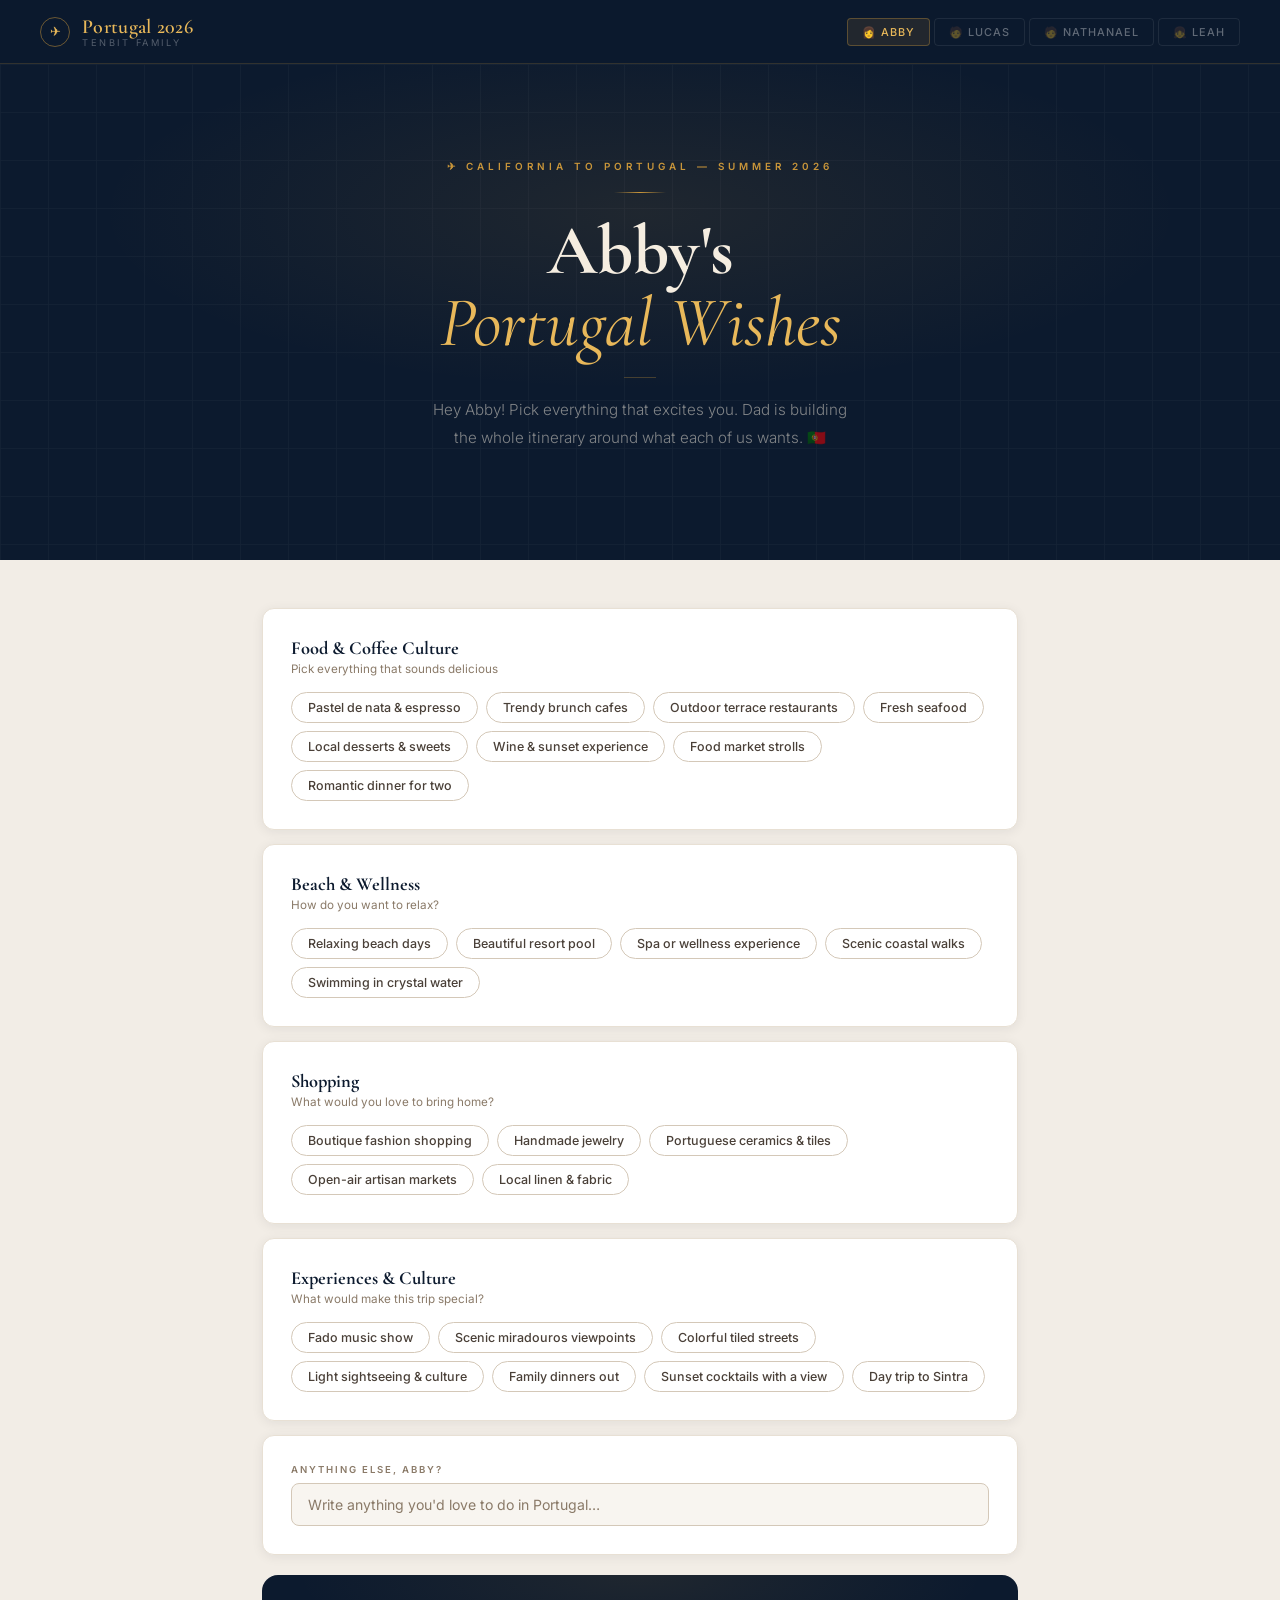
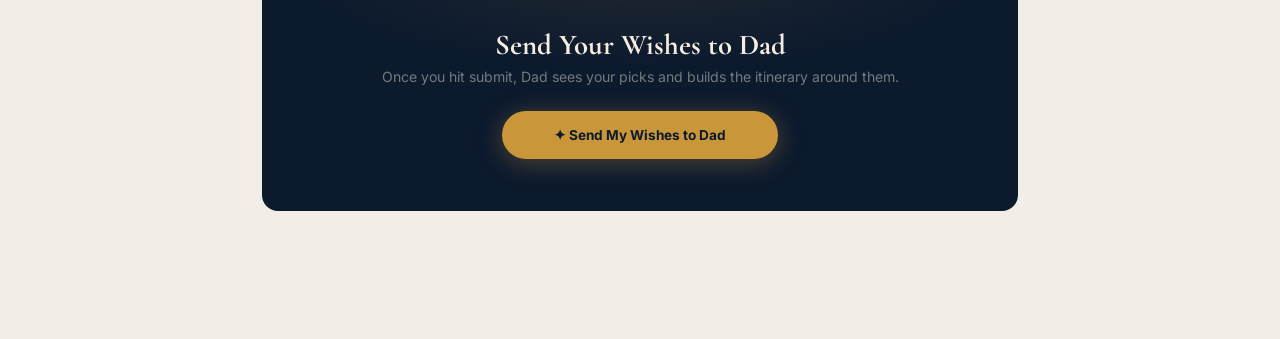
==== commit f5745277: "Add files via upload" ====
--- a/abby.html
+++ b/abby.html
@@ -6,23 +6,18 @@
 <title>Abby's Portugal Wishes</title>
 <link rel="stylesheet" href="shared.css">
 <style>
-.chip:hover{border-color:#8A5A10;color:#8A5A10;background:rgba(0,0,0,0.03);}
-.chip.on{background:var(--navy);border-color:var(--navy);color:var(--gold2);}
-.nav-pill.me{background:rgba(0,0,0,0.15);border-color:#8A5A10;color:#B8892A;}
-.btn-submit{background:var(--navy);color:var(--gold2);border:none;padding:15px 48px;border-radius:2px;font-size:0.78rem;font-weight:600;letter-spacing:2px;text-transform:uppercase;font-family:'Jost',sans-serif;cursor:pointer;transition:all 0.22s;box-shadow:0 4px 20px rgba(12,30,53,0.2);}
-.btn-submit:hover{background:var(--navy2);transform:translateY(-2px);}
-.btn-submit:disabled{opacity:0.35;cursor:not-allowed;transform:none;}
-.form-wrap{max-width:820px;margin:0 auto;padding:52px 32px 80px;}
-.cat-card{background:var(--white);border:1px solid var(--border);border-radius:4px;padding:30px;margin-bottom:14px;box-shadow:var(--shadow2);}
-.cat-rule{width:32px;height:1px;background:var(--gold);margin-bottom:16px;}
-.cat-title{font-family:'Cormorant Garamond',serif;font-size:1.2rem;font-weight:700;color:var(--navy);margin-bottom:4px;}
-.cat-hint{font-size:0.75rem;color:var(--text3);margin-bottom:16px;}
-.submit-bar{background:var(--navy);border-radius:4px;padding:52px 48px;text-align:center;position:relative;overflow:hidden;margin-top:20px;}
-.submit-bar::before{content:'';position:absolute;inset:0;background:radial-gradient(ellipse 80% 60% at 50% -20%,rgba(184,137,42,0.13) 0%,transparent 70%);}
-.submit-bar::after{content:'';position:absolute;bottom:0;left:50%;transform:translateX(-50%);width:80px;height:1px;background:linear-gradient(90deg,transparent,var(--gold),transparent);}
-.submit-bar h3{font-family:'Cormorant Garamond',serif;font-size:1.8rem;color:#F5EEE4;margin-bottom:6px;position:relative;}
-.submit-bar p{color:rgba(245,238,228,0.5);font-size:0.88rem;margin-bottom:28px;position:relative;}
-@media(max-width:640px){.form-wrap{padding:32px 18px 60px;}.submit-bar{padding:36px 24px;}}
+.page-bg{background:#F2EDE6;padding-bottom:80px;}
+.form-wrap{max-width:820px;margin:0 auto;padding:48px 32px 0;}
+.cat-card{background:var(--card);border:1px solid var(--border);border-radius:12px;padding:28px;margin-bottom:14px;box-shadow:var(--shadow2);}
+.cat-header{margin-bottom:16px;}
+.cat-title{font-family:'Cormorant Garamond',serif;font-size:1.15rem;font-weight:700;color:var(--navy);margin-bottom:3px;}
+.cat-hint{font-size:0.73rem;color:var(--text3);}
+.divider{height:1px;background:var(--border);margin:20px 0;}
+.submit-bar{background:var(--shell);border-radius:16px;padding:52px 40px;text-align:center;position:relative;overflow:hidden;margin-top:20px;}
+.submit-bar::before{content:'';position:absolute;inset:0;background:radial-gradient(ellipse 70% 60% at 50% 0%,rgba(201,150,58,0.1) 0%,transparent 65%);pointer-events:none;}
+.submit-bar h3{font-family:'Cormorant Garamond',serif;font-size:1.8rem;color:#F5EDE0;margin-bottom:6px;position:relative;}
+.submit-bar p{color:rgba(245,237,224,0.45);font-size:0.88rem;margin-bottom:26px;position:relative;}
+@media(max-width:640px){.form-wrap{padding:32px 18px 0;}.submit-bar{padding:36px 22px;}}
 </style>
 </head>
 <body>
@@ -39,54 +34,33 @@
   </div>
 </nav>
 <div class="hero">
-  <div class="hero-texture"></div>
   <div class="hero-glow"></div>
+  <div class="hero-grid"></div>
   <div class="hero-eyebrow">✈ California to Portugal — Summer 2026</div>
   <div class="hero-rule"></div>
   <h1>Abby's<br><em>Portugal Wishes</em></h1>
   <div class="hero-rule2"></div>
   <p class="hero-sub">Hey Abby! Pick everything that excites you. Dad is building the whole itinerary around what each of us wants. 🇵🇹</p>
 </div>
+<div class="page-bg">
 <div class="form-wrap">
 
+  <div class="cat-card"><div class="cat-header"><div class="cat-title">Food & Coffee Culture</div><div class="cat-hint">Pick everything that sounds delicious</div></div><div class="chips"><span class="chip" onclick="tog(this)">Pastel de nata & espresso</span><span class="chip" onclick="tog(this)">Trendy brunch cafes</span><span class="chip" onclick="tog(this)">Outdoor terrace restaurants</span><span class="chip" onclick="tog(this)">Fresh seafood</span><span class="chip" onclick="tog(this)">Local desserts & sweets</span><span class="chip" onclick="tog(this)">Wine & sunset experience</span><span class="chip" onclick="tog(this)">Food market strolls</span><span class="chip" onclick="tog(this)">Romantic dinner for two</span></div></div>
+  <div class="cat-card"><div class="cat-header"><div class="cat-title">Beach & Wellness</div><div class="cat-hint">How do you want to relax?</div></div><div class="chips"><span class="chip" onclick="tog(this)">Relaxing beach days</span><span class="chip" onclick="tog(this)">Beautiful resort pool</span><span class="chip" onclick="tog(this)">Spa or wellness experience</span><span class="chip" onclick="tog(this)">Scenic coastal walks</span><span class="chip" onclick="tog(this)">Swimming in crystal water</span></div></div>
+  <div class="cat-card"><div class="cat-header"><div class="cat-title">Shopping</div><div class="cat-hint">What would you love to bring home?</div></div><div class="chips"><span class="chip" onclick="tog(this)">Boutique fashion shopping</span><span class="chip" onclick="tog(this)">Handmade jewelry</span><span class="chip" onclick="tog(this)">Portuguese ceramics & tiles</span><span class="chip" onclick="tog(this)">Open-air artisan markets</span><span class="chip" onclick="tog(this)">Local linen & fabric</span></div></div>
+  <div class="cat-card"><div class="cat-header"><div class="cat-title">Experiences & Culture</div><div class="cat-hint">What would make this trip special?</div></div><div class="chips"><span class="chip" onclick="tog(this)">Fado music show</span><span class="chip" onclick="tog(this)">Scenic miradouros viewpoints</span><span class="chip" onclick="tog(this)">Colorful tiled streets</span><span class="chip" onclick="tog(this)">Light sightseeing & culture</span><span class="chip" onclick="tog(this)">Family dinners out</span><span class="chip" onclick="tog(this)">Sunset cocktails with a view</span><span class="chip" onclick="tog(this)">Day trip to Sintra</span></div></div>
   <div class="cat-card">
-    <div class="cat-rule"></div><div class="cat-title">Food & Coffee Culture</div><div class="cat-hint">Pick everything that sounds delicious</div>
-    <div class="chips">
-      <span class="chip" onclick="tog(this)">Pastel de nata & espresso</span><span class="chip" onclick="tog(this)">Trendy brunch cafes</span><span class="chip" onclick="tog(this)">Outdoor terrace restaurants</span><span class="chip" onclick="tog(this)">Fresh seafood</span><span class="chip" onclick="tog(this)">Local desserts & sweets</span><span class="chip" onclick="tog(this)">Wine & sunset experience</span><span class="chip" onclick="tog(this)">Food market strolls</span><span class="chip" onclick="tog(this)">Romantic dinner for two</span>
-    </div>
-  </div>
-  <div class="cat-card">
-    <div class="cat-rule"></div><div class="cat-title">Beach & Wellness</div><div class="cat-hint">How do you want to relax?</div>
-    <div class="chips">
-      <span class="chip" onclick="tog(this)">Relaxing beach days</span><span class="chip" onclick="tog(this)">Beautiful resort pool</span><span class="chip" onclick="tog(this)">Spa or wellness experience</span><span class="chip" onclick="tog(this)">Scenic coastal walks</span><span class="chip" onclick="tog(this)">Swimming in crystal water</span>
-    </div>
-  </div>
-  <div class="cat-card">
-    <div class="cat-rule"></div><div class="cat-title">Shopping</div><div class="cat-hint">What would you love to bring home?</div>
-    <div class="chips">
-      <span class="chip" onclick="tog(this)">Boutique fashion shopping</span><span class="chip" onclick="tog(this)">Handmade jewelry</span><span class="chip" onclick="tog(this)">Portuguese ceramics & tiles</span><span class="chip" onclick="tog(this)">Open-air artisan markets</span><span class="chip" onclick="tog(this)">Local linen & fabric</span>
-    </div>
-  </div>
-  <div class="cat-card">
-    <div class="cat-rule"></div><div class="cat-title">Experiences & Culture</div><div class="cat-hint">What would make this trip special?</div>
-    <div class="chips">
-      <span class="chip" onclick="tog(this)">Fado music show</span><span class="chip" onclick="tog(this)">Scenic miradouros viewpoints</span><span class="chip" onclick="tog(this)">Colorful tiled streets</span><span class="chip" onclick="tog(this)">Light sightseeing & culture</span><span class="chip" onclick="tog(this)">Family dinners out</span><span class="chip" onclick="tog(this)">Sunset cocktails with a view</span><span class="chip" onclick="tog(this)">Day trip to Sintra</span>
-    </div>
-  </div>
-  <div class="cat-card">
-    <label class="field-label">Anything else, Abby? Add your own wish</label>
+    <label class="field-label">Anything else, Abby?</label>
     <input type="text" id="extra-Abby" class="field-input" placeholder="Write anything you'd love to do in Portugal…" />
   </div>
-  <div class="submit-bar">
+  <div class="submit-bar" style="margin-bottom:48px;">
     <h3>Send Your Wishes to Dad</h3>
-    <p>Once you hit submit, Dad will see your picks and build the itinerary around them.</p>
-    <button class="btn-submit" id="submitBtn" onclick="submitWishes()">✦ Send My Wishes to Dad</button>
+    <p>Once you hit submit, Dad sees your picks and builds the itinerary around them.</p>
+    <button class="btn-primary" id="submitBtn" onclick="submitWishes()">✦ Send My Wishes to Dad</button>
   </div>
-  <div class="success-box" id="successBox" style="margin-top:20px;">
-    <h3>Wishes sent, Abby!</h3>
-    <p>Dad can now see everything you picked. Get excited — Portugal 2026 is happening! 🇵🇹</p>
-  </div>
-  <div class="error-box" id="errorBox" style="margin-top:16px;"></div>
+  <div class="success-box" id="successBox" style="margin-bottom:40px;"><h3>Wishes sent, Abby! 🎉</h3><p>Dad can now see everything you picked. Portugal 2026 is happening! 🇵🇹</p></div>
+  <div class="error-box" id="errorBox" style="margin-bottom:16px;"></div>
+</div>
 </div>
 <script>
 const SUPABASE_URL='https://hjfhhezebxlniuxstdzp.supabase.co';
@@ -96,21 +70,12 @@
   const chips=[...document.querySelectorAll('.chip.on')].map(c=>c.textContent.trim());
   const extra=document.getElementById('extra-Abby').value.trim();
   if(chips.length===0&&!extra){document.getElementById('errorBox').textContent='Please select at least one wish!';document.getElementById('errorBox').style.display='block';return;}
-  document.getElementById('submitBtn').disabled=true;
-  document.getElementById('submitBtn').textContent='Sending…';
-  document.getElementById('errorBox').style.display='none';
+  document.getElementById('submitBtn').disabled=true;document.getElementById('submitBtn').textContent='Sending…';document.getElementById('errorBox').style.display='none';
   try{
     const res=await fetch(SUPABASE_URL+'/rest/v1/wishes',{method:'POST',headers:{'Content-Type':'application/json','apikey':SUPABASE_KEY,'Authorization':'Bearer '+SUPABASE_KEY,'Prefer':'resolution=merge-duplicates'},body:JSON.stringify({person:'Abby',chips,extra,updated_at:new Date().toISOString()})});
-    if(!res.ok){const e=await res.text();throw new Error(e);}
-    document.querySelector('.submit-bar').style.display='none';
-    document.getElementById('successBox').style.display='block';
-    window.scrollTo({top:document.body.scrollHeight,behavior:'smooth'});
-  }catch(err){
-    document.getElementById('errorBox').textContent='Something went wrong: '+err.message;
-    document.getElementById('errorBox').style.display='block';
-    document.getElementById('submitBtn').disabled=false;
-    document.getElementById('submitBtn').textContent='✦ Send My Wishes to Dad';
-  }
+    if(!res.ok)throw new Error(await res.text());
+    document.querySelector('.submit-bar').style.display='none';document.getElementById('successBox').style.display='block';window.scrollTo({top:document.body.scrollHeight,behavior:'smooth'});
+  }catch(err){document.getElementById('errorBox').textContent='Error: '+err.message;document.getElementById('errorBox').style.display='block';document.getElementById('submitBtn').disabled=false;document.getElementById('submitBtn').textContent='✦ Send My Wishes to Dad';}
 }
 </script>
 </body>
--- a/shared.css
+++ b/shared.css
@@ -1,153 +1,129 @@
-/* SHARED STYLES — Portugal 2026 — Luxury Travel Magazine */
-@import url('https://fonts.googleapis.com/css2?family=Cormorant+Garamond:ital,wght@0,400;0,500;0,600;0,700;1,400;1,600;1,700&family=Jost:wght@300;400;500;600;700&display=swap');
+/* SHARED — Portugal 2026 — Dark Shell, Light Cards */
+@import url('https://fonts.googleapis.com/css2?family=Cormorant+Garamond:ital,wght@0,400;0,600;0,700;1,400;1,600&family=Inter:wght@300;400;500;600;700&display=swap');
 
 *{margin:0;padding:0;box-sizing:border-box;}
 :root{
-  --bg:#F8F3EC;
-  --bg2:#F2EBE0;
-  --white:#FFFFFF;
-  --navy:#0C1E35;
-  --navy2:#142840;
-  --blue:#1A3A5C;
-  --gold:#B8892A;
-  --gold2:#D4A843;
-  --gold-light:#E8C878;
-  --gold-pale:#FDF5E8;
-  --terracotta:#B85030;
-  --sage:#5A8A68;
-  --text:#1A1208;
-  --text2:#4A3E30;
+  --shell:#0C1A2E;
+  --shell2:#111F33;
+  --gold:#C9963A;
+  --gold2:#E8B85A;
+  --gold-pale:#FDF6E8;
+  --card:#FFFFFF;
+  --card2:#F8F5F0;
+  --border:#E8E0D4;
+  --border2:#D4C8B8;
+  --text:#1A130A;
+  --text2:#4A4038;
   --text3:#8A7A68;
-  --border:#DDD0BC;
-  --border2:#C8B898;
-  --shadow:0 4px 32px rgba(12,30,53,0.08);
-  --shadow2:0 2px 16px rgba(12,30,53,0.05);
+  --navy:#0C1A2E;
+  --sage:#4A8A5C;
+  --terracotta:#B84A28;
+  --shadow:0 4px 28px rgba(12,26,46,0.12);
+  --shadow2:0 2px 12px rgba(12,26,46,0.07);
 }
-body{font-family:'Jost',sans-serif;background:var(--bg);color:var(--text);min-height:100vh;-webkit-font-smoothing:antialiased;}
+body{font-family:'Inter',sans-serif;background:var(--shell);color:var(--text);min-height:100vh;-webkit-font-smoothing:antialiased;}
 
 /* NAV */
-.nav{background:var(--navy);border-bottom:1px solid rgba(184,137,42,0.25);padding:0 40px;display:flex;justify-content:space-between;align-items:center;position:sticky;top:0;z-index:300;height:64px;}
+.nav{background:rgba(12,26,46,0.97);backdrop-filter:blur(20px);border-bottom:1px solid rgba(201,150,58,0.2);padding:0 40px;display:flex;justify-content:space-between;align-items:center;position:sticky;top:0;z-index:300;height:64px;}
 .nav-logo{display:flex;align-items:center;gap:12px;}
-.nav-logo-mark{width:30px;height:30px;border:1px solid rgba(184,137,42,0.6);border-radius:50%;display:flex;align-items:center;justify-content:center;font-size:0.8rem;color:var(--gold2);}
-.nav-logo-text{font-family:'Cormorant Garamond',serif;color:var(--gold2);font-size:1.2rem;font-weight:600;}
-.nav-logo-sub{color:rgba(255,255,255,0.35);font-size:0.6rem;font-weight:400;letter-spacing:2.5px;text-transform:uppercase;display:block;margin-top:-2px;}
+.nav-logo-mark{width:30px;height:30px;border:1px solid rgba(201,150,58,0.5);border-radius:50%;display:flex;align-items:center;justify-content:center;font-size:0.8rem;color:var(--gold2);}
+.nav-logo-text{font-family:'Cormorant Garamond',serif;color:var(--gold2);font-size:1.25rem;font-weight:600;letter-spacing:0.3px;}
+.nav-logo-sub{color:rgba(255,255,255,0.3);font-size:0.58rem;font-weight:400;letter-spacing:2.5px;text-transform:uppercase;display:block;margin-top:-2px;}
 .nav-pills{display:flex;gap:4px;}
-.nav-pill{padding:6px 14px;border-radius:2px;font-size:0.68rem;font-weight:600;letter-spacing:1.5px;text-transform:uppercase;text-decoration:none;border:1px solid rgba(255,255,255,0.1);color:rgba(255,255,255,0.4);transition:all 0.2s;font-family:'Jost',sans-serif;}
-.nav-pill:hover{border-color:rgba(184,137,42,0.5);color:var(--gold2);}
-.nav-pill.me{background:rgba(184,137,42,0.12);border-color:rgba(184,137,42,0.4);color:var(--gold2);}
-.nav-badge{font-size:0.62rem;font-weight:600;letter-spacing:2px;text-transform:uppercase;color:var(--gold2);border:1px solid rgba(184,137,42,0.35);padding:5px 14px;border-radius:2px;}
+.nav-pill{padding:6px 14px;border-radius:4px;font-size:0.68rem;font-weight:500;letter-spacing:1px;text-transform:uppercase;text-decoration:none;border:1px solid rgba(255,255,255,0.08);color:rgba(255,255,255,0.35);transition:all 0.2s;font-family:'Inter',sans-serif;}
+.nav-pill:hover{border-color:rgba(201,150,58,0.4);color:var(--gold2);}
+.nav-pill.me{background:rgba(201,150,58,0.12);border-color:rgba(201,150,58,0.35);color:var(--gold2);}
+.nav-badge{font-size:0.62rem;font-weight:600;letter-spacing:1.5px;text-transform:uppercase;color:var(--gold2);border:1px solid rgba(201,150,58,0.3);padding:5px 14px;border-radius:4px;}
 
-/* HERO */
-.hero{background:var(--navy);position:relative;overflow:hidden;padding:96px 40px 108px;text-align:center;}
-.hero-texture{position:absolute;inset:0;opacity:0.025;background-image:url("data:image/svg+xml,%3Csvg width='60' height='60' viewBox='0 0 60 60' xmlns='http://www.w3.org/2000/svg'%3E%3Cg fill='%23ffffff'%3E%3Cpath d='M36 34v-4h-2v4h-4v2h4v4h2v-4h4v-2h-4zm0-30V0h-2v4h-4v2h4v4h2V6h4V4h-4zM6 34v-4H4v4H0v2h4v4h2v-4h4v-2H6zM6 4V0H4v4H0v2h4v4h2V6h4V4H6z'/%3E%3C/g%3E%3C/svg%3E");}
-.hero-glow{position:absolute;inset:0;background:radial-gradient(ellipse 70% 55% at 50% 35%,rgba(184,137,42,0.11) 0%,transparent 70%);}
-.hero-eyebrow{font-size:0.62rem;font-weight:600;letter-spacing:4px;text-transform:uppercase;color:var(--gold2);margin-bottom:18px;position:relative;}
-.hero-rule{width:56px;height:1px;background:var(--gold);margin:0 auto 22px;position:relative;}
-.hero h1{font-family:'Cormorant Garamond',serif;font-size:clamp(2.8rem,5.5vw,5rem);font-weight:700;color:#F5EEE4;line-height:1.02;margin-bottom:14px;position:relative;letter-spacing:-0.3px;}
+/* HERO — dark with glow */
+.hero{background:var(--shell);position:relative;overflow:hidden;padding:96px 40px 108px;text-align:center;}
+.hero-glow{position:absolute;inset:0;background:radial-gradient(ellipse 65% 55% at 50% 30%,rgba(201,150,58,0.1) 0%,transparent 65%);}
+.hero-grid{position:absolute;inset:0;opacity:0.035;background-image:linear-gradient(rgba(255,255,255,0.8) 1px,transparent 1px),linear-gradient(90deg,rgba(255,255,255,0.8) 1px,transparent 1px);background-size:48px 48px;}
+.hero-eyebrow{font-size:0.62rem;font-weight:600;letter-spacing:4px;text-transform:uppercase;color:var(--gold);margin-bottom:20px;position:relative;}
+.hero-rule{width:52px;height:1px;background:linear-gradient(90deg,transparent,var(--gold),transparent);margin:0 auto 22px;position:relative;}
+.hero h1{font-family:'Cormorant Garamond',serif;font-size:clamp(2.8rem,5.5vw,5rem);font-weight:700;color:#F5EDE0;line-height:1.02;margin-bottom:14px;position:relative;}
 .hero h1 em{color:var(--gold2);font-style:italic;font-weight:400;}
-.hero-rule2{width:36px;height:1px;background:rgba(184,137,42,0.35);margin:18px auto;position:relative;}
-.hero-sub{color:rgba(245,238,228,0.55);font-size:0.95rem;max-width:440px;margin:0 auto;line-height:1.85;position:relative;font-weight:300;}
+.hero-rule2{width:32px;height:1px;background:rgba(201,150,58,0.3);margin:18px auto;position:relative;}
+.hero-sub{color:rgba(245,237,224,0.5);font-size:0.95rem;max-width:440px;margin:0 auto;line-height:1.85;position:relative;font-weight:300;}
+
+/* CONTENT AREA — light background between hero and footer */
+.content-bg{background:#F2EDE6;min-height:100px;}
 
 /* SECTION HEADERS */
 .section-eyebrow{font-size:0.6rem;font-weight:600;letter-spacing:4px;text-transform:uppercase;color:var(--gold);margin-bottom:8px;display:flex;align-items:center;gap:12px;}
-.section-eyebrow::after{content:'';flex:1;height:1px;background:var(--border);}
+.section-eyebrow::after{content:'';flex:1;height:1px;background:var(--border2);}
 .section-title{font-family:'Cormorant Garamond',serif;font-size:2rem;font-weight:700;color:var(--navy);margin-bottom:6px;line-height:1.1;}
 .section-hint{color:var(--text3);font-size:0.87rem;margin-bottom:24px;line-height:1.7;}
 
+/* CARDS — always white/light */
+.card{background:var(--card);border:1px solid var(--border);border-radius:12px;box-shadow:var(--shadow2);}
+
 /* CHIPS */
 .chips{display:flex;flex-wrap:wrap;gap:8px;}
-.chip{padding:7px 16px;border-radius:2px;font-size:0.78rem;font-weight:500;cursor:pointer;border:1px solid var(--border2);background:transparent;color:var(--text2);transition:all 0.18s;user-select:none;font-family:'Jost',sans-serif;}
+.chip{padding:7px 16px;border-radius:100px;font-size:0.78rem;font-weight:500;cursor:pointer;border:1px solid var(--border2);background:transparent;color:var(--text2);transition:all 0.18s;user-select:none;font-family:'Inter',sans-serif;}
 .chip:hover{border-color:var(--gold);color:var(--gold);background:var(--gold-pale);}
 .chip.on{background:var(--navy);border-color:var(--navy);color:var(--gold2);}
 
 /* INPUTS */
-.field-label{font-size:0.6rem;font-weight:600;letter-spacing:2.5px;text-transform:uppercase;color:var(--text3);display:block;margin-bottom:8px;}
-.field-input{width:100%;padding:12px 16px;border:1px solid var(--border2);border-radius:2px;font-family:'Jost',sans-serif;font-size:0.88rem;color:var(--text);background:var(--bg);outline:none;transition:all 0.2s;}
-.field-input:focus{border-color:var(--gold);background:var(--white);box-shadow:0 0 0 3px rgba(184,137,42,0.08);}
+.field-label{font-size:0.6rem;font-weight:600;letter-spacing:2px;text-transform:uppercase;color:var(--text3);display:block;margin-bottom:8px;}
+.field-input{width:100%;padding:12px 16px;border:1px solid var(--border2);border-radius:8px;font-family:'Inter',sans-serif;font-size:0.88rem;color:var(--text);background:var(--card2);outline:none;transition:all 0.2s;}
+.field-input:focus{border-color:var(--gold);background:var(--card);box-shadow:0 0 0 3px rgba(201,150,58,0.1);}
 .field-input::placeholder{color:var(--text3);}
-.field-select{width:100%;padding:12px 16px;border:1px solid var(--border2);border-radius:2px;font-family:'Jost',sans-serif;font-size:0.84rem;color:var(--text);background:var(--white);outline:none;transition:all 0.2s;-webkit-appearance:none;cursor:pointer;}
+.field-select{width:100%;padding:11px 16px;border:1px solid var(--border2);border-radius:8px;font-family:'Inter',sans-serif;font-size:0.84rem;color:var(--text);background:var(--card);outline:none;transition:all 0.2s;-webkit-appearance:none;cursor:pointer;}
 .field-select:focus{border-color:var(--gold);}
 
 /* BUTTONS */
-.btn-primary{background:var(--navy);color:var(--gold2);border:none;padding:16px 52px;border-radius:2px;font-size:0.78rem;font-weight:600;letter-spacing:2.5px;text-transform:uppercase;font-family:'Jost',sans-serif;cursor:pointer;transition:all 0.25s;box-shadow:0 4px 24px rgba(12,30,53,0.2);}
-.btn-primary:hover{background:var(--navy2);transform:translateY(-2px);box-shadow:0 8px 32px rgba(12,30,53,0.28);}
-.btn-primary:disabled{opacity:0.35;cursor:not-allowed;transform:none;box-shadow:none;}
-.btn-ghost{display:inline-flex;align-items:center;gap:8px;background:transparent;border:1px solid var(--border2);color:var(--text2);padding:9px 20px;border-radius:2px;font-size:0.68rem;font-weight:600;letter-spacing:1.5px;text-transform:uppercase;font-family:'Jost',sans-serif;cursor:pointer;transition:all 0.2s;text-decoration:none;}
-.btn-ghost:hover{border-color:var(--navy);color:var(--navy);}
-.btn-action-pdf{background:var(--navy);color:var(--gold2);border:none;padding:11px 24px;border-radius:2px;font-size:0.68rem;font-weight:600;letter-spacing:1.5px;text-transform:uppercase;font-family:'Jost',sans-serif;cursor:pointer;transition:all 0.2s;display:inline-flex;align-items:center;gap:8px;}
-.btn-action-pdf:hover{background:var(--navy2);}
-.btn-action-share{background:transparent;border:1px solid var(--navy);color:var(--navy);padding:11px 24px;border-radius:2px;font-size:0.68rem;font-weight:600;letter-spacing:1.5px;text-transform:uppercase;font-family:'Jost',sans-serif;cursor:pointer;transition:all 0.2s;display:inline-flex;align-items:center;gap:8px;text-decoration:none;}
+.btn-primary{position:relative;background:var(--gold);color:var(--navy);border:none;padding:16px 52px;border-radius:100px;font-size:0.85rem;font-weight:700;font-family:'Inter',sans-serif;cursor:pointer;transition:all 0.25s;box-shadow:0 4px 24px rgba(201,150,58,0.35);}
+.btn-primary:hover{background:var(--gold2);transform:translateY(-2px);box-shadow:0 8px 32px rgba(201,150,58,0.5);}
+.btn-primary:disabled{opacity:0.4;cursor:not-allowed;transform:none;box-shadow:none;}
+.btn-ghost{display:inline-flex;align-items:center;gap:8px;background:rgba(255,255,255,0.06);border:1px solid rgba(255,255,255,0.12);color:rgba(255,255,255,0.5);padding:9px 20px;border-radius:100px;font-size:0.72rem;font-weight:600;letter-spacing:0.5px;font-family:'Inter',sans-serif;cursor:pointer;transition:all 0.2s;text-decoration:none;}
+.btn-ghost:hover{border-color:rgba(201,150,58,0.4);color:var(--gold2);}
+.btn-ghost-light{display:inline-flex;align-items:center;gap:8px;background:transparent;border:1px solid var(--border2);color:var(--text2);padding:9px 20px;border-radius:100px;font-size:0.72rem;font-weight:600;font-family:'Inter',sans-serif;cursor:pointer;transition:all 0.2s;text-decoration:none;}
+.btn-ghost-light:hover{border-color:var(--navy);color:var(--navy);}
+.btn-action-pdf{position:relative;background:var(--navy);color:var(--gold2);border:none;padding:11px 24px;border-radius:100px;font-size:0.72rem;font-weight:600;font-family:'Inter',sans-serif;cursor:pointer;transition:all 0.2s;display:inline-flex;align-items:center;gap:8px;}
+.btn-action-pdf:hover{background:var(--shell2);transform:translateY(-1px);}
+.btn-action-share{position:relative;background:transparent;border:1px solid var(--navy);color:var(--navy);padding:11px 24px;border-radius:100px;font-size:0.72rem;font-weight:600;font-family:'Inter',sans-serif;cursor:pointer;transition:all 0.2s;display:inline-flex;align-items:center;gap:8px;text-decoration:none;}
 .btn-action-share:hover{background:var(--navy);color:var(--gold2);}
 
 /* ALLERGY */
-.allergy-note{display:inline-flex;align-items:center;gap:4px;background:rgba(184,80,48,0.07);border:1px solid rgba(184,80,48,0.22);color:var(--terracotta);padding:3px 10px;border-radius:2px;font-size:0.7rem;font-weight:600;}
-.allergy-banner{background:rgba(184,80,48,0.04);border:1px solid rgba(184,80,48,0.18);border-radius:4px;padding:16px 22px;display:flex;align-items:center;gap:14px;}
+.allergy-note{display:inline-flex;align-items:center;gap:4px;background:rgba(184,74,40,0.07);border:1px solid rgba(184,74,40,0.2);color:var(--terracotta);padding:3px 10px;border-radius:100px;font-size:0.7rem;font-weight:600;}
+.allergy-banner{background:rgba(184,74,40,0.05);border:1px solid rgba(184,74,40,0.15);border-radius:12px;padding:16px 22px;display:flex;align-items:center;gap:14px;}
 .allergy-banner .icon{font-size:1.4rem;flex-shrink:0;}
 .allergy-banner strong{color:var(--terracotta);font-size:0.88rem;display:block;margin-bottom:2px;}
 .allergy-banner span{color:var(--text2);font-size:0.82rem;}
 
 /* SUCCESS / ERROR */
-.success-box{background:#F0F8F2;border:1px solid rgba(90,138,104,0.3);border-radius:4px;padding:40px;text-align:center;display:none;}
+.success-box{background:#F0FBF4;border:1px solid rgba(74,138,92,0.3);border-radius:12px;padding:40px;text-align:center;display:none;}
 .success-box h3{font-family:'Cormorant Garamond',serif;font-size:1.8rem;color:var(--sage);margin-bottom:8px;}
 .success-box p{color:var(--text2);font-size:0.92rem;line-height:1.7;}
-.error-box{background:#FFF5F2;border:1px solid rgba(184,80,48,0.22);border-radius:4px;padding:20px;color:var(--terracotta);text-align:center;font-size:0.88rem;line-height:1.7;display:none;}
+.error-box{background:#FFF5F2;border:1px solid rgba(184,74,40,0.2);border-radius:12px;padding:20px;color:var(--terracotta);text-align:center;font-size:0.88rem;line-height:1.7;display:none;}
 
-/* DAY FILTER BAR — STICKY */
-.day-filter-bar{
-  position:sticky;
-  top:64px;
-  z-index:200;
-  background:rgba(248,243,236,0.96);
-  backdrop-filter:blur(12px);
-  -webkit-backdrop-filter:blur(12px);
-  border-bottom:1px solid var(--border);
-  padding:12px 32px;
-  display:flex;
-  gap:6px;
-  flex-wrap:nowrap;
-  overflow-x:auto;
-  -webkit-overflow-scrolling:touch;
-  scrollbar-width:none;
-}
+/* DAY FILTER BAR */
+.day-filter-bar{position:sticky;top:64px;z-index:200;background:rgba(242,237,230,0.97);backdrop-filter:blur(12px);border-bottom:1px solid var(--border);padding:12px 32px;display:flex;gap:6px;flex-wrap:nowrap;overflow-x:auto;-webkit-overflow-scrolling:touch;scrollbar-width:none;}
 .day-filter-bar::-webkit-scrollbar{display:none;}
-.day-filter-btn{
-  flex-shrink:0;
-  padding:7px 16px;
-  border-radius:2px;
-  font-size:0.68rem;
-  font-weight:600;
-  letter-spacing:1.5px;
-  text-transform:uppercase;
-  font-family:'Jost',sans-serif;
-  cursor:pointer;
-  border:1px solid var(--border2);
-  background:transparent;
-  color:var(--text3);
-  transition:all 0.18s;
-  white-space:nowrap;
-}
+.day-filter-btn{flex-shrink:0;padding:7px 16px;border-radius:100px;font-size:0.68rem;font-weight:600;letter-spacing:0.5px;font-family:'Inter',sans-serif;cursor:pointer;border:1px solid var(--border2);background:transparent;color:var(--text3);transition:all 0.18s;white-space:nowrap;}
 .day-filter-btn:hover{border-color:var(--navy);color:var(--navy);}
 .day-filter-btn.active{background:var(--navy);border-color:var(--navy);color:var(--gold2);}
 .day-filter-btn.all-btn{border-color:var(--gold);color:var(--gold);}
 .day-filter-btn.all-btn.active{background:var(--gold);border-color:var(--gold);color:var(--navy);}
 
-/* DAY CARDS */
-.day-block{background:var(--white);border:1px solid var(--border);border-radius:4px;margin-bottom:10px;overflow:hidden;box-shadow:var(--shadow2);transition:box-shadow 0.2s,opacity 0.2s;}
+/* DAY CARDS — white with readable text */
+.day-block{background:var(--card);border:1px solid var(--border);border-radius:12px;margin-bottom:10px;overflow:hidden;box-shadow:var(--shadow2);transition:box-shadow 0.2s;}
 .day-block:hover{box-shadow:var(--shadow);}
 .day-block.hidden{display:none;}
 .day-header{padding:18px 24px;display:flex;align-items:center;gap:16px;cursor:pointer;transition:background 0.15s;}
-.day-header:hover{background:var(--bg);}
-.day-num{width:42px;height:42px;border-radius:2px;background:var(--navy);color:var(--gold2);font-family:'Cormorant Garamond',serif;font-size:1.1rem;font-weight:700;display:flex;align-items:center;justify-content:center;flex-shrink:0;}
+.day-header:hover{background:var(--card2);}
+.day-num{width:42px;height:42px;border-radius:10px;background:var(--navy);color:var(--gold2);font-family:'Cormorant Garamond',serif;font-size:1.1rem;font-weight:700;display:flex;align-items:center;justify-content:center;flex-shrink:0;}
 .day-meta{flex:1;}
 .day-title{font-family:'Cormorant Garamond',serif;font-size:1.15rem;font-weight:700;color:var(--navy);line-height:1.3;}
 .day-tags{display:flex;gap:6px;flex-wrap:wrap;margin-top:5px;}
-.day-tag{font-size:0.6rem;padding:2px 8px;border-radius:2px;font-weight:600;letter-spacing:0.5px;text-transform:uppercase;}
-.tag-city{background:#EEEEFF;color:#303898;}
-.tag-beach{background:#E8F4FC;color:#186890;}
-.tag-food{background:var(--gold-pale);color:#8A5810;}
-.tag-sport{background:#EEF8F0;color:#287840;}
-.tag-travel{background:#F8EEF8;color:#782080;}
-.tag-photo{background:#FEF0EE;color:#A02820;}
+.day-tag{font-size:0.62rem;padding:2px 10px;border-radius:100px;font-weight:600;}
+.tag-city{background:#EEF2FF;color:#3040B0;}
+.tag-beach{background:#E8F6FF;color:#1870A0;}
+.tag-food{background:#FDF6E8;color:#8A5810;}
+.tag-sport{background:#EEFBF2;color:#287840;}
+.tag-travel{background:#F8EEFF;color:#7030A0;}
+.tag-photo{background:#FFF0F0;color:#A02828;}
 .day-chevron{color:var(--text3);font-size:0.75rem;transition:transform 0.25s;flex-shrink:0;}
 .day-header.open .day-chevron{transform:rotate(180deg);}
 .day-content{max-height:0;overflow:hidden;transition:max-height 0.45s ease;}
@@ -155,28 +131,28 @@
 .day-content-inner{border-top:1px solid var(--border);padding:22px 24px 26px;}
 .day-text{font-size:0.9rem;line-height:1.9;color:var(--text2);display:block;word-break:break-word;}
 .day-text strong{color:var(--navy);}
-.time-lbl{display:inline-block;background:var(--navy);color:var(--gold2);font-size:0.6rem;font-weight:600;padding:3px 10px;border-radius:2px;letter-spacing:1.5px;text-transform:uppercase;margin:8px 0 4px;}
+.time-lbl{display:inline-block;background:var(--navy);color:var(--gold2);font-size:0.62rem;font-weight:600;padding:3px 12px;border-radius:100px;letter-spacing:0.5px;margin:8px 0 4px;}
 
 /* ITIN SUMMARY */
-.itin-summary{background:var(--white);border:1px solid var(--border);border-radius:4px;padding:16px 24px;display:flex;gap:28px;flex-wrap:wrap;margin-bottom:16px;box-shadow:var(--shadow2);}
+.itin-summary{background:var(--card);border:1px solid var(--border);border-radius:12px;padding:16px 24px;display:flex;gap:28px;flex-wrap:wrap;margin-bottom:14px;box-shadow:var(--shadow2);}
 .isum{display:flex;flex-direction:column;gap:2px;flex-shrink:0;}
 .isum .l{font-size:0.58rem;text-transform:uppercase;letter-spacing:2px;color:var(--text3);font-weight:600;}
 .isum .v{font-size:0.88rem;font-weight:600;color:var(--navy);}
 
 /* AI REC BOX */
-.ai-rec-box{background:var(--white);border:1px solid var(--border);border-left:3px solid var(--gold);border-radius:4px;padding:22px 28px;margin-bottom:16px;box-shadow:var(--shadow2);}
+.ai-rec-box{background:var(--card);border:1px solid var(--border);border-left:3px solid var(--gold);border-radius:12px;padding:22px 28px;margin-bottom:14px;box-shadow:var(--shadow2);}
 .ai-rec-box .rec-label{font-size:0.6rem;font-weight:600;text-transform:uppercase;letter-spacing:2px;color:var(--gold);margin-bottom:10px;display:flex;align-items:center;gap:6px;}
 .ai-rec-box p{font-size:0.9rem;line-height:1.85;color:var(--text2);}
 
 /* LOADING */
 .loading-wrap{display:flex;flex-direction:column;align-items:center;justify-content:center;padding:80px 40px;text-align:center;}
-.spinner{width:36px;height:36px;border:2px solid var(--border2);border-top-color:var(--gold);border-radius:50%;animation:spin 0.85s linear infinite;margin-bottom:24px;}
+.spinner{width:36px;height:36px;border:2px solid rgba(255,255,255,0.1);border-top-color:var(--gold);border-radius:50%;animation:spin 0.85s linear infinite;margin-bottom:24px;}
 @keyframes spin{to{transform:rotate(360deg);}}
-.loading-wrap h3{font-family:'Cormorant Garamond',serif;font-size:1.6rem;color:var(--navy);margin-bottom:8px;}
-.loading-wrap p{color:var(--text3);font-size:0.87rem;max-width:380px;line-height:1.7;}
+.loading-wrap h3{font-family:'Cormorant Garamond',serif;font-size:1.6rem;color:#F5EDE0;margin-bottom:8px;}
+.loading-wrap p{color:rgba(245,237,224,0.45);font-size:0.87rem;max-width:380px;line-height:1.7;}
 .loading-steps{margin-top:20px;display:flex;flex-direction:column;gap:10px;text-align:left;}
-.loading-step{font-size:0.8rem;color:var(--text3);display:flex;align-items:center;gap:10px;opacity:0;animation:fadeUp 0.5s ease forwards;}
-.dot-ind{width:6px;height:6px;border-radius:50%;background:var(--border2);flex-shrink:0;transition:background 0.3s;}
+.loading-step{font-size:0.8rem;color:rgba(245,237,224,0.4);display:flex;align-items:center;gap:10px;opacity:0;animation:fadeUp 0.5s ease forwards;}
+.dot-ind{width:6px;height:6px;border-radius:50%;background:rgba(255,255,255,0.15);flex-shrink:0;transition:background 0.3s;}
 @keyframes fadeUp{from{opacity:0;transform:translateY(5px)}to{opacity:1;transform:translateY(0)}}
 
 @media(max-width:640px){
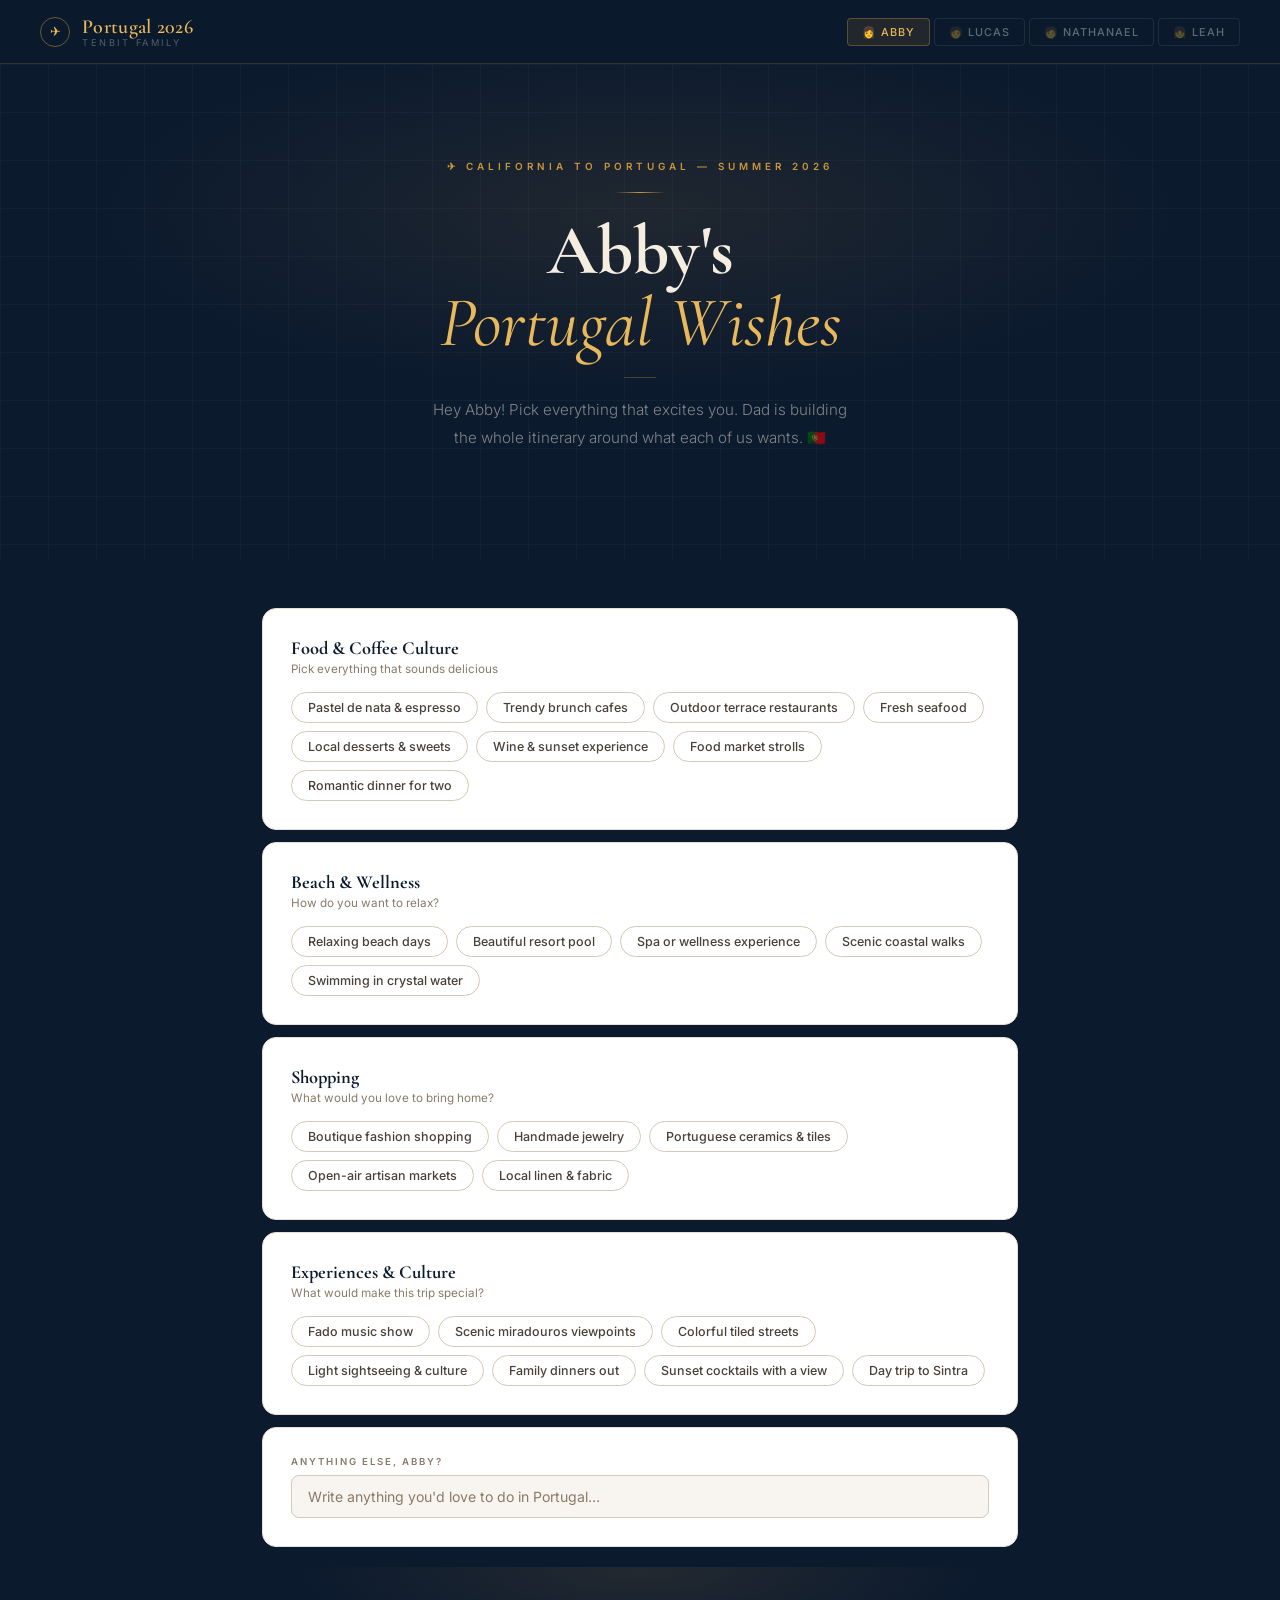
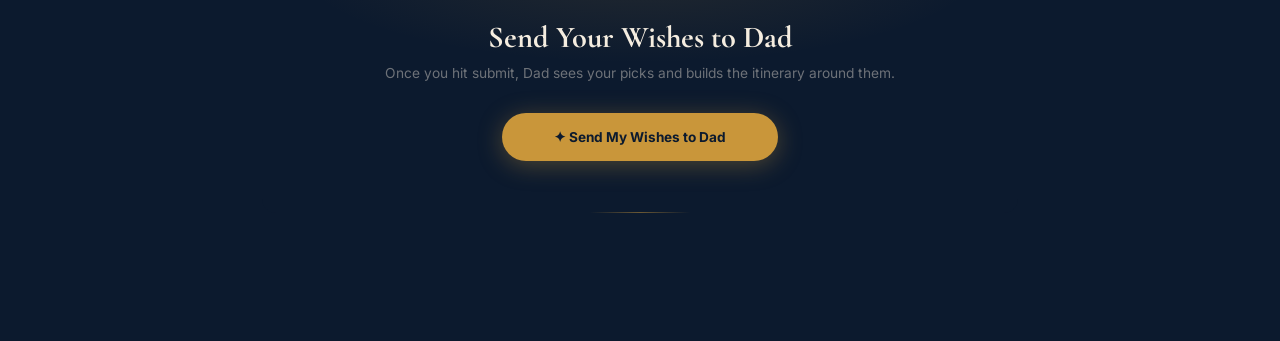
==== commit abca6bfb: "Add files via upload" ====
--- a/abby.html
+++ b/abby.html
@@ -4,19 +4,20 @@
 <meta charset="UTF-8">
 <meta name="viewport" content="width=device-width, initial-scale=1.0">
 <title>Abby's Portugal Wishes</title>
-<link rel="stylesheet" href="shared.css">
+<link rel="stylesheet" href="shared.v2.css">
 <style>
-.page-bg{background:#F2EDE6;padding-bottom:80px;}
+.page-bg{background:var(--page-bg);padding-bottom:80px;}
 .form-wrap{max-width:820px;margin:0 auto;padding:48px 32px 0;}
-.cat-card{background:var(--card);border:1px solid var(--border);border-radius:12px;padding:28px;margin-bottom:14px;box-shadow:var(--shadow2);}
+.cat-card{background:var(--card);border:1px solid var(--border);border-radius:14px;padding:28px;margin-bottom:12px;box-shadow:var(--shadow3);}
 .cat-header{margin-bottom:16px;}
 .cat-title{font-family:'Cormorant Garamond',serif;font-size:1.15rem;font-weight:700;color:var(--navy);margin-bottom:3px;}
 .cat-hint{font-size:0.73rem;color:var(--text3);}
 .divider{height:1px;background:var(--border);margin:20px 0;}
-.submit-bar{background:var(--shell);border-radius:16px;padding:52px 40px;text-align:center;position:relative;overflow:hidden;margin-top:20px;}
-.submit-bar::before{content:'';position:absolute;inset:0;background:radial-gradient(ellipse 70% 60% at 50% 0%,rgba(201,150,58,0.1) 0%,transparent 65%);pointer-events:none;}
-.submit-bar h3{font-family:'Cormorant Garamond',serif;font-size:1.8rem;color:#F5EDE0;margin-bottom:6px;position:relative;}
-.submit-bar p{color:rgba(245,237,224,0.45);font-size:0.88rem;margin-bottom:26px;position:relative;}
+.submit-bar{background:var(--navy);border-radius:14px;padding:52px 40px;text-align:center;position:relative;overflow:hidden;margin-top:20px;}
+.submit-bar::before{content:'';position:absolute;inset:0;background:radial-gradient(ellipse 70% 60% at 50% 0%,rgba(201,150,58,0.12) 0%,transparent 65%);pointer-events:none;}
+.submit-bar::after{content:'';position:absolute;bottom:0;left:50%;transform:translateX(-50%);width:100px;height:1px;background:linear-gradient(90deg,transparent,rgba(201,150,58,0.5),transparent);pointer-events:none;}
+.submit-bar h3{font-family:'Cormorant Garamond',serif;font-size:1.9rem;color:#F5EDE0;margin-bottom:6px;position:relative;font-weight:700;}
+.submit-bar p{color:rgba(245,237,224,0.42);font-size:0.86rem;margin-bottom:28px;position:relative;line-height:1.7;}
 @media(max-width:640px){.form-wrap{padding:32px 18px 0;}.submit-bar{padding:36px 22px;}}
 </style>
 </head>
--- a/shared.v2.css
+++ b/shared.v2.css
@@ -0,0 +1,163 @@
+/* SHARED — Portugal 2026 — Dark Shell, Light Cards */
+@import url('https://fonts.googleapis.com/css2?family=Cormorant+Garamond:ital,wght@0,400;0,600;0,700;1,400;1,600&family=Inter:wght@300;400;500;600;700&display=swap');
+
+*{margin:0;padding:0;box-sizing:border-box;}
+:root{
+  --shell:#0C1A2E;
+  --shell2:#111F33;
+  --gold:#C9963A;
+  --gold2:#E8B85A;
+  --gold-pale:#FDF6E8;
+  --card:#FFFFFF;
+  --card2:#F8F5F0;
+  --border:#E8E0D4;
+  --border2:#D4C8B8;
+  --text:#1A130A;
+  --text2:#4A4038;
+  --text3:#8A7A68;
+  --navy:#0C1A2E;
+  --sage:#4A8A5C;
+  --terracotta:#B84A28;
+  --shadow:0 4px 28px rgba(12,26,46,0.12);
+  --shadow2:0 2px 12px rgba(12,26,46,0.07);
+}
+body{font-family:'Inter',sans-serif;background:var(--shell);color:var(--text);min-height:100vh;-webkit-font-smoothing:antialiased;}
+
+/* NAV */
+.nav{background:rgba(12,26,46,0.97);backdrop-filter:blur(20px);border-bottom:1px solid rgba(201,150,58,0.2);padding:0 40px;display:flex;justify-content:space-between;align-items:center;position:sticky;top:0;z-index:300;height:64px;}
+.nav-logo{display:flex;align-items:center;gap:12px;}
+.nav-logo-mark{width:30px;height:30px;border:1px solid rgba(201,150,58,0.5);border-radius:50%;display:flex;align-items:center;justify-content:center;font-size:0.8rem;color:var(--gold2);}
+.nav-logo-text{font-family:'Cormorant Garamond',serif;color:var(--gold2);font-size:1.25rem;font-weight:600;letter-spacing:0.3px;}
+.nav-logo-sub{color:rgba(255,255,255,0.3);font-size:0.58rem;font-weight:400;letter-spacing:2.5px;text-transform:uppercase;display:block;margin-top:-2px;}
+.nav-pills{display:flex;gap:4px;}
+.nav-pill{padding:6px 14px;border-radius:4px;font-size:0.68rem;font-weight:500;letter-spacing:1px;text-transform:uppercase;text-decoration:none;border:1px solid rgba(255,255,255,0.08);color:rgba(255,255,255,0.35);transition:all 0.2s;font-family:'Inter',sans-serif;}
+.nav-pill:hover{border-color:rgba(201,150,58,0.4);color:var(--gold2);}
+.nav-pill.me{background:rgba(201,150,58,0.12);border-color:rgba(201,150,58,0.35);color:var(--gold2);}
+.nav-badge{font-size:0.62rem;font-weight:600;letter-spacing:1.5px;text-transform:uppercase;color:var(--gold2);border:1px solid rgba(201,150,58,0.3);padding:5px 14px;border-radius:4px;}
+
+/* HERO — dark with glow */
+.hero{background:var(--shell);position:relative;overflow:hidden;padding:96px 40px 108px;text-align:center;}
+.hero-glow{position:absolute;inset:0;background:radial-gradient(ellipse 65% 55% at 50% 30%,rgba(201,150,58,0.1) 0%,transparent 65%);}
+.hero-grid{position:absolute;inset:0;opacity:0.035;background-image:linear-gradient(rgba(255,255,255,0.8) 1px,transparent 1px),linear-gradient(90deg,rgba(255,255,255,0.8) 1px,transparent 1px);background-size:48px 48px;}
+.hero-eyebrow{font-size:0.62rem;font-weight:600;letter-spacing:4px;text-transform:uppercase;color:var(--gold);margin-bottom:20px;position:relative;}
+.hero-rule{width:52px;height:1px;background:linear-gradient(90deg,transparent,var(--gold),transparent);margin:0 auto 22px;position:relative;}
+.hero h1{font-family:'Cormorant Garamond',serif;font-size:clamp(2.8rem,5.5vw,5rem);font-weight:700;color:#F5EDE0;line-height:1.02;margin-bottom:14px;position:relative;}
+.hero h1 em{color:var(--gold2);font-style:italic;font-weight:400;}
+.hero-rule2{width:32px;height:1px;background:rgba(201,150,58,0.3);margin:18px auto;position:relative;}
+.hero-sub{color:rgba(245,237,224,0.5);font-size:0.95rem;max-width:440px;margin:0 auto;line-height:1.85;position:relative;font-weight:300;}
+
+/* CONTENT AREA — light background between hero and footer */
+.content-bg{background:#F2EDE6;min-height:100px;}
+
+/* SECTION HEADERS */
+.section-eyebrow{font-size:0.6rem;font-weight:600;letter-spacing:4px;text-transform:uppercase;color:var(--gold);margin-bottom:8px;display:flex;align-items:center;gap:12px;}
+.section-eyebrow::after{content:'';flex:1;height:1px;background:var(--border2);}
+.section-title{font-family:'Cormorant Garamond',serif;font-size:2rem;font-weight:700;color:var(--navy);margin-bottom:6px;line-height:1.1;}
+.section-hint{color:var(--text3);font-size:0.87rem;margin-bottom:24px;line-height:1.7;}
+
+/* CARDS — always white/light */
+.card{background:var(--card);border:1px solid var(--border);border-radius:12px;box-shadow:var(--shadow2);}
+
+/* CHIPS */
+.chips{display:flex;flex-wrap:wrap;gap:8px;}
+.chip{padding:7px 16px;border-radius:100px;font-size:0.78rem;font-weight:500;cursor:pointer;border:1px solid var(--border2);background:transparent;color:var(--text2);transition:all 0.18s;user-select:none;font-family:'Inter',sans-serif;}
+.chip:hover{border-color:var(--gold);color:var(--gold);background:var(--gold-pale);}
+.chip.on{background:var(--navy);border-color:var(--navy);color:var(--gold2);}
+
+/* INPUTS */
+.field-label{font-size:0.6rem;font-weight:600;letter-spacing:2px;text-transform:uppercase;color:var(--text3);display:block;margin-bottom:8px;}
+.field-input{width:100%;padding:12px 16px;border:1px solid var(--border2);border-radius:8px;font-family:'Inter',sans-serif;font-size:0.88rem;color:var(--text);background:var(--card2);outline:none;transition:all 0.2s;}
+.field-input:focus{border-color:var(--gold);background:var(--card);box-shadow:0 0 0 3px rgba(201,150,58,0.1);}
+.field-input::placeholder{color:var(--text3);}
+.field-select{width:100%;padding:11px 16px;border:1px solid var(--border2);border-radius:8px;font-family:'Inter',sans-serif;font-size:0.84rem;color:var(--text);background:var(--card);outline:none;transition:all 0.2s;-webkit-appearance:none;cursor:pointer;}
+.field-select:focus{border-color:var(--gold);}
+
+/* BUTTONS */
+.btn-primary{position:relative;background:var(--gold);color:var(--navy);border:none;padding:16px 52px;border-radius:100px;font-size:0.85rem;font-weight:700;font-family:'Inter',sans-serif;cursor:pointer;transition:all 0.25s;box-shadow:0 4px 24px rgba(201,150,58,0.35);}
+.btn-primary:hover{background:var(--gold2);transform:translateY(-2px);box-shadow:0 8px 32px rgba(201,150,58,0.5);}
+.btn-primary:disabled{opacity:0.4;cursor:not-allowed;transform:none;box-shadow:none;}
+.btn-ghost{display:inline-flex;align-items:center;gap:8px;background:rgba(255,255,255,0.06);border:1px solid rgba(255,255,255,0.12);color:rgba(255,255,255,0.5);padding:9px 20px;border-radius:100px;font-size:0.72rem;font-weight:600;letter-spacing:0.5px;font-family:'Inter',sans-serif;cursor:pointer;transition:all 0.2s;text-decoration:none;}
+.btn-ghost:hover{border-color:rgba(201,150,58,0.4);color:var(--gold2);}
+.btn-ghost-light{display:inline-flex;align-items:center;gap:8px;background:transparent;border:1px solid var(--border2);color:var(--text2);padding:9px 20px;border-radius:100px;font-size:0.72rem;font-weight:600;font-family:'Inter',sans-serif;cursor:pointer;transition:all 0.2s;text-decoration:none;}
+.btn-ghost-light:hover{border-color:var(--navy);color:var(--navy);}
+.btn-action-pdf{position:relative;background:var(--navy);color:var(--gold2);border:none;padding:11px 24px;border-radius:100px;font-size:0.72rem;font-weight:600;font-family:'Inter',sans-serif;cursor:pointer;transition:all 0.2s;display:inline-flex;align-items:center;gap:8px;}
+.btn-action-pdf:hover{background:var(--shell2);transform:translateY(-1px);}
+.btn-action-share{position:relative;background:transparent;border:1px solid var(--navy);color:var(--navy);padding:11px 24px;border-radius:100px;font-size:0.72rem;font-weight:600;font-family:'Inter',sans-serif;cursor:pointer;transition:all 0.2s;display:inline-flex;align-items:center;gap:8px;text-decoration:none;}
+.btn-action-share:hover{background:var(--navy);color:var(--gold2);}
+
+/* ALLERGY */
+.allergy-note{display:inline-flex;align-items:center;gap:4px;background:rgba(184,74,40,0.07);border:1px solid rgba(184,74,40,0.2);color:var(--terracotta);padding:3px 10px;border-radius:100px;font-size:0.7rem;font-weight:600;}
+.allergy-banner{background:rgba(184,74,40,0.05);border:1px solid rgba(184,74,40,0.15);border-radius:12px;padding:16px 22px;display:flex;align-items:center;gap:14px;}
+.allergy-banner .icon{font-size:1.4rem;flex-shrink:0;}
+.allergy-banner strong{color:var(--terracotta);font-size:0.88rem;display:block;margin-bottom:2px;}
+.allergy-banner span{color:var(--text2);font-size:0.82rem;}
+
+/* SUCCESS / ERROR */
+.success-box{background:#F0FBF4;border:1px solid rgba(74,138,92,0.3);border-radius:12px;padding:40px;text-align:center;display:none;}
+.success-box h3{font-family:'Cormorant Garamond',serif;font-size:1.8rem;color:var(--sage);margin-bottom:8px;}
+.success-box p{color:var(--text2);font-size:0.92rem;line-height:1.7;}
+.error-box{background:#FFF5F2;border:1px solid rgba(184,74,40,0.2);border-radius:12px;padding:20px;color:var(--terracotta);text-align:center;font-size:0.88rem;line-height:1.7;display:none;}
+
+/* DAY FILTER BAR */
+.day-filter-bar{position:sticky;top:64px;z-index:200;background:rgba(242,237,230,0.97);backdrop-filter:blur(12px);border-bottom:1px solid var(--border);padding:12px 32px;display:flex;gap:6px;flex-wrap:nowrap;overflow-x:auto;-webkit-overflow-scrolling:touch;scrollbar-width:none;}
+.day-filter-bar::-webkit-scrollbar{display:none;}
+.day-filter-btn{flex-shrink:0;padding:7px 16px;border-radius:100px;font-size:0.68rem;font-weight:600;letter-spacing:0.5px;font-family:'Inter',sans-serif;cursor:pointer;border:1px solid var(--border2);background:transparent;color:var(--text3);transition:all 0.18s;white-space:nowrap;}
+.day-filter-btn:hover{border-color:var(--navy);color:var(--navy);}
+.day-filter-btn.active{background:var(--navy);border-color:var(--navy);color:var(--gold2);}
+.day-filter-btn.all-btn{border-color:var(--gold);color:var(--gold);}
+.day-filter-btn.all-btn.active{background:var(--gold);border-color:var(--gold);color:var(--navy);}
+
+/* DAY CARDS — white with readable text */
+.day-block{background:var(--card);border:1px solid var(--border);border-radius:12px;margin-bottom:10px;overflow:hidden;box-shadow:var(--shadow2);transition:box-shadow 0.2s;}
+.day-block:hover{box-shadow:var(--shadow);}
+.day-block.hidden{display:none;}
+.day-header{padding:18px 24px;display:flex;align-items:center;gap:16px;cursor:pointer;transition:background 0.15s;}
+.day-header:hover{background:var(--card2);}
+.day-num{width:42px;height:42px;border-radius:10px;background:var(--navy);color:var(--gold2);font-family:'Cormorant Garamond',serif;font-size:1.1rem;font-weight:700;display:flex;align-items:center;justify-content:center;flex-shrink:0;}
+.day-meta{flex:1;}
+.day-title{font-family:'Cormorant Garamond',serif;font-size:1.15rem;font-weight:700;color:var(--navy);line-height:1.3;}
+.day-tags{display:flex;gap:6px;flex-wrap:wrap;margin-top:5px;}
+.day-tag{font-size:0.62rem;padding:2px 10px;border-radius:100px;font-weight:600;}
+.tag-city{background:#EEF2FF;color:#3040B0;}
+.tag-beach{background:#E8F6FF;color:#1870A0;}
+.tag-food{background:#FDF6E8;color:#8A5810;}
+.tag-sport{background:#EEFBF2;color:#287840;}
+.tag-travel{background:#F8EEFF;color:#7030A0;}
+.tag-photo{background:#FFF0F0;color:#A02828;}
+.day-chevron{color:var(--text3);font-size:0.75rem;transition:transform 0.25s;flex-shrink:0;}
+.day-header.open .day-chevron{transform:rotate(180deg);}
+.day-content{max-height:0;overflow:hidden;transition:max-height 0.45s ease;}
+.day-content.open{max-height:3000px;}
+.day-content-inner{border-top:1px solid var(--border);padding:22px 24px 26px;}
+.day-text{font-size:0.9rem;line-height:1.9;color:var(--text2);display:block;word-break:break-word;}
+.day-text strong{color:var(--navy);}
+.time-lbl{display:inline-block;background:var(--navy);color:var(--gold2);font-size:0.62rem;font-weight:600;padding:3px 12px;border-radius:100px;letter-spacing:0.5px;margin:8px 0 4px;}
+
+/* ITIN SUMMARY */
+.itin-summary{background:var(--card);border:1px solid var(--border);border-radius:12px;padding:16px 24px;display:flex;gap:28px;flex-wrap:wrap;margin-bottom:14px;box-shadow:var(--shadow2);}
+.isum{display:flex;flex-direction:column;gap:2px;flex-shrink:0;}
+.isum .l{font-size:0.58rem;text-transform:uppercase;letter-spacing:2px;color:var(--text3);font-weight:600;}
+.isum .v{font-size:0.88rem;font-weight:600;color:var(--navy);}
+
+/* AI REC BOX */
+.ai-rec-box{background:var(--card);border:1px solid var(--border);border-left:3px solid var(--gold);border-radius:12px;padding:22px 28px;margin-bottom:14px;box-shadow:var(--shadow2);}
+.ai-rec-box .rec-label{font-size:0.6rem;font-weight:600;text-transform:uppercase;letter-spacing:2px;color:var(--gold);margin-bottom:10px;display:flex;align-items:center;gap:6px;}
+.ai-rec-box p{font-size:0.9rem;line-height:1.85;color:var(--text2);}
+
+/* LOADING */
+.loading-wrap{display:flex;flex-direction:column;align-items:center;justify-content:center;padding:80px 40px;text-align:center;}
+.spinner{width:36px;height:36px;border:2px solid rgba(255,255,255,0.1);border-top-color:var(--gold);border-radius:50%;animation:spin 0.85s linear infinite;margin-bottom:24px;}
+@keyframes spin{to{transform:rotate(360deg);}}
+.loading-wrap h3{font-family:'Cormorant Garamond',serif;font-size:1.6rem;color:#F5EDE0;margin-bottom:8px;}
+.loading-wrap p{color:rgba(245,237,224,0.45);font-size:0.87rem;max-width:380px;line-height:1.7;}
+.loading-steps{margin-top:20px;display:flex;flex-direction:column;gap:10px;text-align:left;}
+.loading-step{font-size:0.8rem;color:rgba(245,237,224,0.4);display:flex;align-items:center;gap:10px;opacity:0;animation:fadeUp 0.5s ease forwards;}
+.dot-ind{width:6px;height:6px;border-radius:50%;background:rgba(255,255,255,0.15);flex-shrink:0;transition:background 0.3s;}
+@keyframes fadeUp{from{opacity:0;transform:translateY(5px)}to{opacity:1;transform:translateY(0)}}
+
+@media(max-width:640px){
+  .nav{padding:0 18px;}
+  .hero{padding:72px 20px 80px;}
+  .nav-pills{display:none;}
+  .day-filter-bar{padding:10px 18px;}
+}
